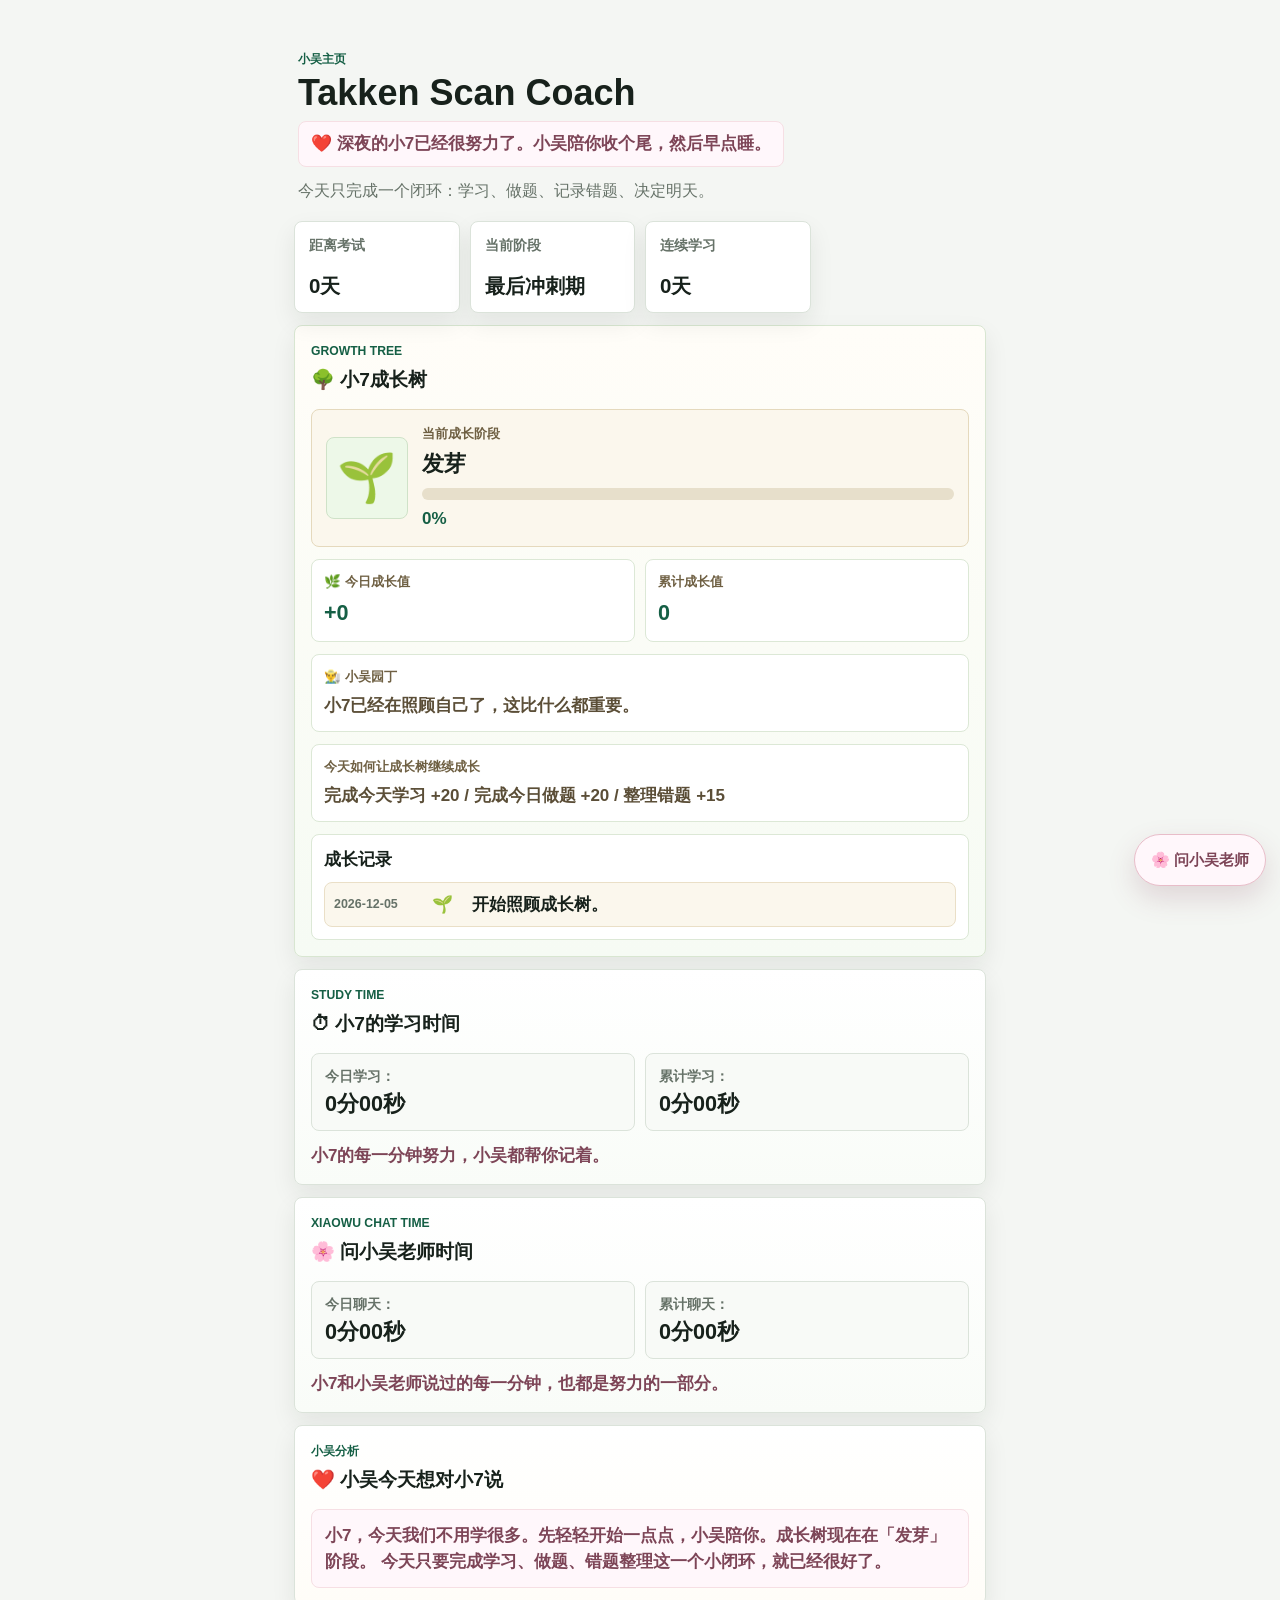
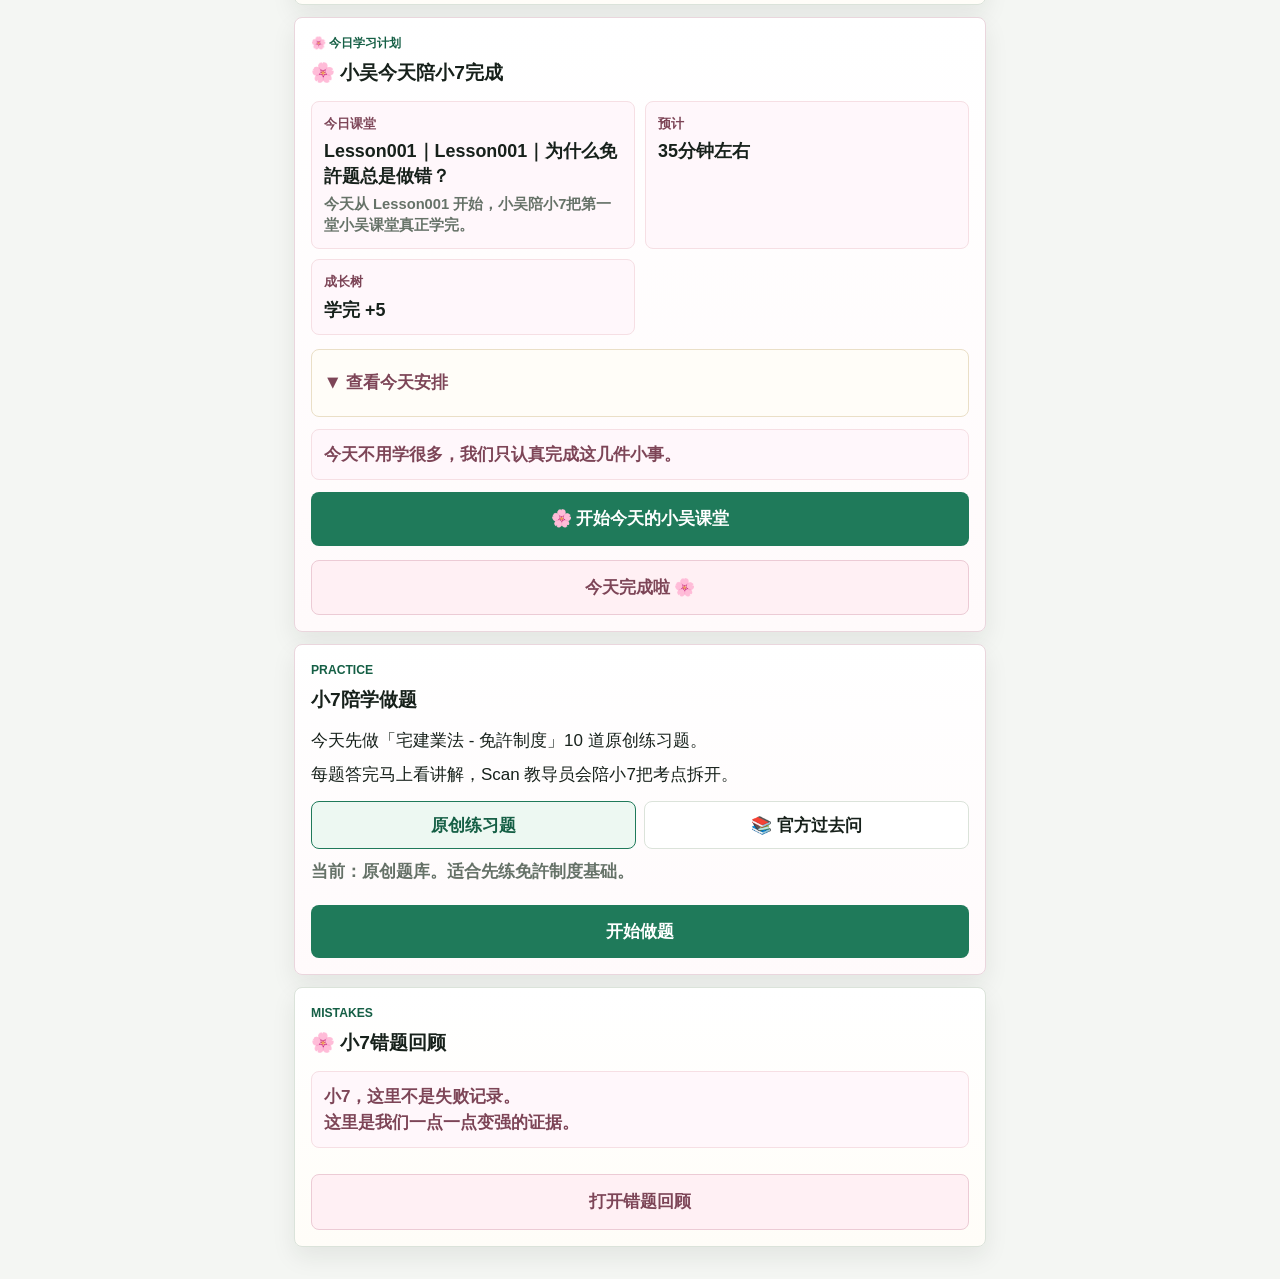
==== web/index.html @ cb447ec9 "liaotianjisuanqi02" ====
<!doctype html>
<html lang="zh-CN">
  <head>
    <meta charset="utf-8">
    <meta name="viewport" content="width=device-width, initial-scale=1">
    <title>Takken Scan Coach</title>
    <meta name="theme-color" content="#4f7f63">
    <meta name="apple-mobile-web-app-title" content="小吴宅建">
    <meta name="apple-mobile-web-app-capable" content="yes">
    <meta name="apple-mobile-web-app-status-bar-style" content="default">
    <link rel="apple-touch-icon" sizes="180x180" href="icons/apple-touch-icon.png">
    <link rel="icon" type="image/png" sizes="192x192" href="icons/icon-192.png">
    <link rel="manifest" href="site.webmanifest">
    <link rel="stylesheet" href="style.css">
  </head>
  <body>
    <main class="app-shell">
      <header class="hero">
        <p class="eyebrow">小吴主页</p>
        <h1>Takken Scan Coach</h1>
        <p class="companion-message" id="companionMessage"></p>
        <p class="subtitle">今天只完成一个闭环：学习、做题、记录错题、决定明天。</p>
      </header>

      <section class="status-grid" aria-label="今日状态">
        <article class="stat-card">
          <span>距离考试</span>
          <strong id="daysUntilExamStat">计算中</strong>
        </article>
        <article class="stat-card">
          <span>当前阶段</span>
          <strong id="studyPhaseStat">基础建立期</strong>
        </article>
        <article class="stat-card">
          <span>连续学习</span>
          <strong id="studyStreakStat">0天</strong>
        </article>
      </section>

      <section class="card growth-tree-card">
        <div class="section-heading">
          <p class="eyebrow">Growth Tree</p>
          <h2>🌳 小7成长树</h2>
        </div>
        <div class="tree-main">
          <div class="tree-visual" id="treeVisual">🌱</div>
          <div class="tree-stage-info">
            <span>当前成长阶段</span>
            <strong id="treeStageName">发芽</strong>
            <div class="tree-progress">
              <span id="treeProgressBar"></span>
            </div>
            <p id="treePercent">0%</p>
          </div>
        </div>
        <div class="tree-growth-grid">
          <article>
            <span>🌿 今日成长值</span>
            <strong id="treeTodayGrowth">+0</strong>
          </article>
          <article>
            <span>累计成长值</span>
            <strong id="treeTotalGrowth">0</strong>
          </article>
        </div>
        <div class="gardener-note">
          <span>👨‍🌾 小吴园丁</span>
          <p id="treeGardenerMessage"></p>
        </div>
        <div class="tree-next">
          <span>今天如何让成长树继续成长</span>
          <p id="treeNextSteps"></p>
        </div>
        <div class="tree-history">
          <h3>成长记录</h3>
          <div id="treeHistoryList"></div>
        </div>
      </section>

      <section class="card study-time-card" aria-label="小7的学习时间">
        <div class="section-heading">
          <p class="eyebrow">Study Time</p>
          <h2>⏱ 小7的学习时间</h2>
        </div>
        <div class="study-time-grid">
          <div>
            <span>今日学习：</span>
            <strong id="todayStudyTime">0分00秒</strong>
          </div>
          <div>
            <span>累计学习：</span>
            <strong id="totalStudyTime">0分00秒</strong>
          </div>
        </div>
        <p class="study-time-note">小7的每一分钟努力，小吴都帮你记着。</p>
      </section>

      <section class="card study-time-card" aria-label="问小吴老师时间">
        <div class="section-heading">
          <p class="eyebrow">XiaoWu Chat Time</p>
          <h2>🌸 问小吴老师时间</h2>
        </div>
        <div class="study-time-grid">
          <div>
            <span>今日聊天：</span>
            <strong id="todayXiaoWuChatTime">0分00秒</strong>
          </div>
          <div>
            <span>累计聊天：</span>
            <strong id="totalXiaoWuChatTime">0分00秒</strong>
          </div>
        </div>
        <p class="study-time-note">小7和小吴老师说过的每一分钟，也都是努力的一部分。</p>
      </section>

      <section class="card daily-analysis-card">
        <div class="section-heading">
          <p class="eyebrow">小吴分析</p>
          <h2>❤️ 小吴今天想对小7说</h2>
        </div>
        <p class="daily-analysis" id="dailyAnalysisText"></p>
      </section>

      <section class="card today-task brain-card" id="brainCard">
        <div class="section-heading">
          <p class="eyebrow">🌸 今日学习计划</p>
          <h2>🌸 小吴今天陪小7完成</h2>
        </div>

        <div class="brain-summary">
          <div>
            <span>今日课堂</span>
            <strong id="brainGoal">Lesson001｜免許・欠格事由・営業保証金・保証協会</strong>
            <p class="lesson-progress-note" id="lessonProgressNote">小吴正在确认今天的课堂进度...</p>
          </div>
          <div>
            <span>预计</span>
            <strong id="brainTime">35分钟左右</strong>
          </div>
          <div>
            <span>成长树</span>
            <strong id="brainTreeReward">学完 +5</strong>
          </div>
        </div>

        <details class="brain-plan-details">
          <summary>▼ 查看今天安排</summary>
          <div class="brain-block">
            <h3>今日任务清单</h3>
            <div class="brain-task-list" id="brainTaskList"></div>
          </div>

          <div class="brain-two-col">
            <div class="brain-note">
              <span>今天不用学什么</span>
              <p id="brainSkip"></p>
            </div>
            <div class="brain-note">
              <span>今天先学什么</span>
              <p id="brainFirstFocus"></p>
            </div>
          </div>

          <div class="brain-reason">
            <span>小吴为什么这样安排</span>
            <p id="brainReason"></p>
          </div>
        </details>

        <p class="brain-gentle hidden" id="brainGentleReminder"></p>
        <p class="brain-complete-message hidden" id="brainCompleteMessage"></p>
        <button class="primary-button" id="startStudyButton" type="button">🌸 开始今天的小吴课堂</button>
        <button class="secondary-button" id="completeTodayButton" type="button">今天完成啦 🌸</button>
      </section>

      <section class="card course-card hidden" id="courseCard">
        <div class="section-heading">
          <p class="eyebrow">Today Lesson</p>
          <h2>🌸 今天的小吴课堂</h2>
        </div>

        <div class="course-cover">
          <div>
            <span id="courseLessonLabel">Lesson001</span>
            <strong id="courseTitle">免許制度</strong>
            <p id="courseMeta">宅建業法 / 预计35分钟 / 小吴课堂</p>
          </div>
          <div class="course-progress-badge" id="courseProgressBadge">0%</div>
        </div>

        <div class="course-actions">
          <button class="primary-button" id="courseStartButton" type="button">进入 Lesson001 小吴课堂</button>
          <button class="secondary-button hidden" id="courseCompleteButton" type="button">完成这一课 🌿</button>
        </div>
      </section>

      <section class="card learning-map-card hidden">
        <div class="section-heading">
          <p class="eyebrow">Learning Map</p>
          <h2>🌸 小7的学习地图</h2>
        </div>
        <div class="map-legend">
          <span>⬜ 未学习</span>
          <span>🟨 学习中</span>
          <span>🟩 已掌握</span>
          <span>⭐ 高频重点</span>
        </div>
        <div class="learning-map" id="learningMap"></div>
      </section>

      <section class="card growth-record-card hidden">
        <div class="section-heading">
          <p class="eyebrow">Growth</p>
          <h2>📈 小7成长记录</h2>
        </div>
        <div class="growth-grid">
          <article>
            <span>累计学习时间</span>
            <strong id="growthTotalStudy">0分00秒</strong>
          </article>
          <article>
            <span>累计做题数</span>
            <strong id="growthTotalAnswers">0</strong>
          </article>
          <article>
            <span>累计正确率</span>
            <strong id="growthAccuracy">0%</strong>
          </article>
          <article>
            <span>累计错题数</span>
            <strong id="growthMistakes">0</strong>
          </article>
          <article>
            <span>连续学习天数</span>
            <strong id="growthStreak">0天</strong>
          </article>
          <article>
            <span>累计完成任务数</span>
            <strong id="growthCompletedTasks">0</strong>
          </article>
        </div>
      </section>

      <section class="card xiaowu-message-card hidden">
        <div class="section-heading">
          <p class="eyebrow">Message</p>
          <h2>🌸 小吴每日一句</h2>
        </div>
        <p class="daily-line" id="dailyLineText"></p>
        <h3>🌷 小吴鼓励</h3>
        <p class="encouragement-line" id="encouragementText"></p>
      </section>

      <section class="card advice hidden">
        <div class="section-heading">
          <p class="eyebrow">小吴 Coach</p>
          <h2>🌸 小吴建议</h2>
        </div>
        <p>今天不要贪多，只拿下“免許制度”。</p>
        <p>宅建業法是短期提分最高的科目，免許制度是入口主题。</p>
      </section>

      <section class="card hidden">
        <div class="section-heading">
          <p class="eyebrow">Progress</p>
          <h2>四大科目掌握度</h2>
        </div>
        <div class="progress-list">
          <div class="progress-row">
            <div>
              <span>宅建業法</span>
              <strong>10%</strong>
            </div>
            <div class="bar"><span style="width: 10%"></span></div>
          </div>
          <div class="progress-row">
            <div>
              <span>権利関係</span>
              <strong>0%</strong>
            </div>
            <div class="bar"><span style="width: 0%"></span></div>
          </div>
          <div class="progress-row">
            <div>
              <span>法令上の制限</span>
              <strong>0%</strong>
            </div>
            <div class="bar"><span style="width: 0%"></span></div>
          </div>
          <div class="progress-row">
            <div>
              <span>税・その他</span>
              <strong>0%</strong>
            </div>
            <div class="bar"><span style="width: 0%"></span></div>
          </div>
        </div>
      </section>

      <section class="card review-card hidden">
        <div class="section-heading">
          <p class="eyebrow">Review</p>
          <h2>今日复盘</h2>
        </div>
        <form>
          <label>
            学习时间
            <input type="number" inputmode="numeric" min="0" placeholder="例如 75">
          </label>
          <label>
            做题数量
            <input id="totalQuestions" type="number" inputmode="numeric" min="0" placeholder="例如 15">
          </label>
          <label>
            正确题数
            <input id="correctQuestions" type="number" inputmode="numeric" min="0" placeholder="例如 10">
          </label>
          <label>
            错题原因
            <textarea rows="3" placeholder="例如：大臣免許和知事免許的判断标准混淆"></textarea>
          </label>
        </form>
        <div class="score-box" id="scoreBox">填写做题数量和正确题数后，这里会显示今日判断。</div>
      </section>

      <section class="card tomorrow hidden">
        <div class="section-heading">
          <p class="eyebrow">Next</p>
          <h2>明日计划预告</h2>
        </div>
        <p>如果正确率 70% 以上，进入“宅建士制度”。</p>
        <p>如果低于 70%，继续补“免許制度”。</p>
      </section>

      <section class="card quiz-card" id="quizCard">
        <div class="section-heading">
          <p class="eyebrow">Practice</p>
          <h2>小7陪学做题</h2>
        </div>

        <div id="quizIntro" class="quiz-intro">
          <p>今天先做「宅建業法 - 免許制度」10 道原创练习题。</p>
          <p>每题答完马上看讲解，Scan 教导员会陪小7把考点拆开。</p>
          <div class="source-picker" role="group" aria-label="选择题库来源">
            <button class="source-button active" id="originalSourceButton" type="button">原创练习题</button>
            <button class="source-button" id="pastSourceButton" type="button">📚 官方过去问</button>
          </div>
          <p class="source-help" id="sourceHelp">当前：原创题库。适合先练免許制度基础。</p>
          <button class="primary-button" id="startQuizButton" type="button">开始做题</button>
        </div>

        <div id="quizPanel" class="quiz-panel hidden">
          <div class="quiz-meta">
            <span id="questionCounter">第 1 / 10 题</span>
            <span id="questionTopic">宅建業法 - 免許制度</span>
            <span id="questionSource">原创题</span>
            <span id="lawBadge" class="law-badge hidden">current</span>
          </div>
          <div class="law-alert hidden" id="lawAlert"></div>

          <h3 id="questionText"></h3>
          <p class="official-note hidden" id="officialNote"></p>
          <a class="official-link hidden" id="officialLink" href="#" target="_blank" rel="noopener">查看 RETIO 官方PDF 来源</a>
          <div class="options-grid" id="optionsGrid"></div>

          <button class="primary-button" id="submitAnswerButton" type="button" disabled>提交答案</button>

          <article class="explanation-note hidden" id="explanationBox">
            <p class="result-label" id="resultLabel"></p>
            <h3>👨‍🏫 Scan教导员正在给小7讲解</h3>
            <p class="coach-line" id="coachLine"></p>
            <p><strong>正确答案：</strong><span id="correctAnswerText"></span></p>
            <p><strong>正确理由：</strong><span id="correctReasonText"></span></p>
            <div>
              <strong>为什么其他选项错：</strong>
              <ul id="wrongReasonsList"></ul>
            </div>
            <p><strong>考试重点：</strong><span id="examPointText"></span></p>
            <p><strong>记忆口诀：</strong><span id="memoryTipText"></span></p>
            <div class="scan-reminder">
              <p>━━━━━━━━━━━━</p>
              <p>🌸 Scan教导员的小提醒：<br>今天不用一次记住全部。<br>只要记住这一题，下次遇见就会轻松很多。</p>
              <p>━━━━━━━━━━━━</p>
            </div>
            <button class="secondary-button" id="nextQuestionButton" type="button">下一题</button>
          </article>
        </div>

        <div id="quizSummary" class="quiz-summary hidden">
          <p class="eyebrow">Result</p>
          <h2>今日做题完成</h2>
          <div class="summary-score">
            <strong id="finalScore">0 / 10</strong>
            <span id="finalRate">正确率 0%</span>
          </div>
          <p id="todayAdvice"></p>
          <p class="soft-summary">今天辛苦了，小7 ❤️<br>无论今天做对多少题，只要坚持学习，就是在向合格前进。<br>Scan 教导员已经帮你记录今天的努力。<br>明天继续一起加油。</p>
          <button class="secondary-button" id="restartQuizButton" type="button">再做一遍</button>
        </div>
      </section>

      <section class="card mistakes-card" id="mistakesCard">
        <div class="section-heading">
          <p class="eyebrow">Mistakes</p>
          <h2>🌸 小7错题回顾</h2>
        </div>

        <p class="mistake-note">小7，这里不是失败记录。<br>这里是我们一点一点变强的证据。</p>

        <button class="secondary-button" id="toggleMistakesButton" type="button">打开错题回顾</button>

        <div class="mistakes-panel hidden" id="mistakesPanel">
          <div class="mistake-stats" aria-label="错题统计">
            <article>
              <span>累计做题数</span>
              <strong id="totalAnsweredStat">0</strong>
            </article>
            <article>
              <span>累计错题数</span>
              <strong id="totalMistakesStat">0</strong>
            </article>
            <article>
              <span>待复习</span>
              <strong id="reviewMistakesStat">0</strong>
            </article>
            <article>
              <span>已掌握</span>
              <strong id="masteredMistakesStat">0</strong>
            </article>
          </div>

          <div class="empty-mistakes hidden" id="emptyMistakes">
            现在还没有错题记录。<br>
            今天先做几题，Scan教导员会帮小7把容易错的地方记下来。
          </div>

          <div class="mistake-section" id="reviewMistakesSection">
            <h3>还要复习</h3>
            <div class="mistake-list" id="reviewMistakesList"></div>
          </div>

          <div class="mistake-section" id="masteredMistakesSection">
            <h3>已掌握</h3>
            <div class="mistake-list" id="masteredMistakesList"></div>
          </div>
        </div>
      </section>
    </main>

    <script src="questions.js"></script>
    <script src="pastQuestions.js"></script>
    <script src="course/course-index.js"></script>
    <script src="course/course-engine.js"></script>
    <script src="brain.js"></script>
    <script src="app.js"></script>
    <script src="xiaowu-chat.js?v=20260703-chat-time"></script>
  </body>
</html>
---- web/style.css ----
:root {
  color-scheme: light;
  --bg: #f4f6f3;
  --surface: #ffffff;
  --surface-strong: #f0f5ef;
  --note: #fff8f2;
  --text: #17211b;
  --muted: #667268;
  --line: #dbe3da;
  --accent: #1f7a5a;
  --accent-dark: #155f45;
  --soft-accent: #f6dfe4;
  --right: #1f7a5a;
  --wrong: #c84646;
  --warn: #9b5d16;
  --shadow: 0 10px 24px rgba(23, 33, 27, 0.08);
}

* {
  box-sizing: border-box;
}

body {
  margin: 0;
  min-height: 100vh;
  background: var(--bg);
  color: var(--text);
  font-family: -apple-system, BlinkMacSystemFont, "Segoe UI", sans-serif;
  font-size: 17px;
  line-height: 1.5;
}

.app-shell {
  width: min(100%, 720px);
  margin: 0 auto;
  padding: 18px 14px 32px;
}

.hero {
  padding: 22px 4px 18px;
}

.eyebrow {
  margin: 0 0 6px;
  color: var(--accent-dark);
  font-size: 0.76rem;
  font-weight: 800;
  letter-spacing: 0;
  text-transform: uppercase;
}

h1,
h2,
p {
  margin-top: 0;
}

h1 {
  margin-bottom: 8px;
  font-size: 2.25rem;
  line-height: 1.08;
  letter-spacing: 0;
}

h2 {
  margin-bottom: 0;
  font-size: 1.2rem;
  letter-spacing: 0;
}

.subtitle {
  margin-bottom: 0;
  color: var(--muted);
  font-size: 1rem;
}

.companion-message {
  display: inline-block;
  margin-bottom: 12px;
  padding: 9px 12px;
  background: #fff7fb;
  border: 1px solid var(--soft-accent);
  border-radius: 8px;
  color: #7d4557;
  font-weight: 750;
}

.status-grid {
  display: grid;
  grid-template-columns: repeat(2, minmax(0, 1fr));
  gap: 10px;
  margin-bottom: 12px;
}

.stat-card,
.card {
  background: var(--surface);
  border: 1px solid var(--line);
  border-radius: 8px;
  box-shadow: var(--shadow);
}

.stat-card {
  min-height: 92px;
  padding: 14px;
  display: flex;
  flex-direction: column;
  justify-content: space-between;
}

.stat-card span,
.progress-row span {
  color: var(--muted);
  font-size: 0.86rem;
  font-weight: 650;
}

.stat-card strong {
  display: block;
  font-size: 1.28rem;
  line-height: 1.15;
}

.card {
  margin-top: 12px;
  padding: 16px;
}

.section-heading {
  margin-bottom: 14px;
}

.focus-line {
  display: flex;
  align-items: baseline;
  justify-content: space-between;
  gap: 12px;
  padding: 12px;
  background: var(--surface-strong);
  border-radius: 8px;
}

.focus-line span {
  color: var(--muted);
  font-weight: 700;
}

.focus-line strong {
  font-size: 1.45rem;
}

.task-list {
  display: grid;
  gap: 8px;
  margin: 14px 0 0;
  padding: 0;
  list-style: none;
}

.task-list li {
  padding: 10px 12px;
  background: #f8faf7;
  border: 1px solid var(--line);
  border-radius: 8px;
  font-weight: 700;
}

.brain-card {
  background: linear-gradient(180deg, #ffffff 0%, #fffafb 100%);
  border-color: #ead6dd;
}

.brain-summary {
  display: grid;
  gap: 10px;
}

.brain-summary > div,
.brain-note,
.brain-reason,
.brain-gentle,
.brain-complete-message {
  padding: 12px;
  background: #fff7fb;
  border: 1px solid var(--soft-accent);
  border-radius: 8px;
}

.brain-summary span,
.brain-note span,
.brain-reason span {
  display: block;
  margin-bottom: 5px;
  color: #7d4557;
  font-size: 0.84rem;
  font-weight: 900;
}

.brain-summary strong {
  display: block;
  font-size: 1.12rem;
  line-height: 1.35;
}

.brain-block {
  margin-top: 14px;
}

.brain-plan-details {
  margin-top: 14px;
  padding: 12px;
  background: #fffdf8;
  border: 1px solid #eadfc7;
  border-radius: 8px;
}

.brain-plan-details summary {
  min-height: 42px;
  display: grid;
  align-items: center;
  color: #7d4557;
  font-weight: 950;
  cursor: pointer;
}

.lesson-progress-note {
  margin: 6px 0 0;
  color: var(--muted);
  font-size: 0.92rem;
  font-weight: 760;
  line-height: 1.45;
}

.brain-block h3 {
  margin: 0 0 10px;
  font-size: 1.05rem;
}

.brain-task-list {
  display: grid;
  gap: 9px;
}

.brain-task {
  width: 100%;
  min-height: 50px;
  padding: 11px 12px;
  background: #ffffff;
  border: 1px solid var(--line);
  border-radius: 8px;
  color: var(--text);
  font: inherit;
  font-weight: 800;
  text-align: left;
  cursor: pointer;
}

.brain-task span {
  display: inline-flex;
  align-items: center;
  justify-content: center;
  width: 28px;
  margin-right: 8px;
  color: var(--accent-dark);
  font-weight: 950;
}

.brain-task.done {
  background: #edf8f2;
  border-color: #b9dfc8;
  color: var(--accent-dark);
}

.brain-two-col {
  display: grid;
  gap: 10px;
  margin-top: 14px;
}

.brain-note p,
.brain-reason p,
.brain-gentle,
.brain-complete-message {
  margin-bottom: 0;
  font-weight: 760;
}

.brain-reason {
  margin-top: 10px;
  background: #fffaf5;
  border-color: #efd5c2;
}

.brain-gentle,
.brain-complete-message {
  margin-top: 12px;
  color: #7d4557;
  font-weight: 850;
}

.brain-complete-message {
  background: #f5faf7;
  border-color: #cfe2d6;
  color: var(--accent-dark);
}

.daily-analysis-card,
.learning-map-card,
.growth-record-card,
.xiaowu-message-card,
.course-card {
  background: linear-gradient(180deg, #ffffff 0%, #fffdf8 100%);
}

.course-card {
  border-color: #e3dac4;
}

.course-cover {
  display: grid;
  grid-template-columns: 1fr 64px;
  gap: 12px;
  align-items: center;
  padding: 14px;
  background: #fbf7ed;
  border: 1px solid #eadfc7;
  border-radius: 8px;
}

.course-cover span,
.course-story span,
.course-practice span,
.course-summary span,
.course-panel span {
  display: block;
  color: #6f6043;
  font-size: 0.84rem;
  font-weight: 900;
}

.course-cover strong {
  display: block;
  margin: 4px 0;
  font-size: 1.35rem;
  line-height: 1.2;
}

.course-cover p {
  margin-bottom: 0;
  color: var(--muted);
  font-size: 0.9rem;
  font-weight: 760;
}

.course-progress-badge {
  display: grid;
  place-items: center;
  min-height: 58px;
  background: #edf8e8;
  border: 1px solid #cfe2c8;
  border-radius: 8px;
  color: var(--accent-dark);
  font-weight: 950;
}

.course-progress {
  height: 10px;
  margin-top: 10px;
  overflow: hidden;
  background: #e7dfcb;
  border-radius: 999px;
}

.course-progress span {
  display: block;
  height: 100%;
  background: #6da66d;
  border-radius: inherit;
}

.reading-progress-card {
  display: grid;
  gap: 8px;
  margin-top: 12px;
  padding: 12px;
  background: #f7fbf2;
  border: 1px solid #d6e7c9;
  border-radius: 8px;
}

.reading-progress-card div:first-child {
  display: flex;
  justify-content: space-between;
  gap: 10px;
  align-items: center;
}

.reading-progress-card span,
.reading-progress-card strong {
  color: var(--accent-dark);
  font-size: 0.9rem;
  font-weight: 900;
}

.reading-progress-card p {
  margin: 0;
  color: #59704f;
  font-weight: 900;
  text-align: right;
}

.reading-progress-track {
  display: grid;
  grid-template-columns: repeat(10, 1fr);
  gap: 4px;
}

.reading-progress-track span {
  height: 10px;
  background: #e2eadb;
  border-radius: 999px;
}

.reading-progress-track span.filled {
  background: #70a96f;
}

.course-actions {
  display: grid;
  gap: 10px;
  margin-top: 12px;
}

.back-link,
.link-button {
  display: inline-grid;
  place-items: center;
  min-height: 44px;
  text-decoration: none;
}

.back-link {
  width: fit-content;
  margin-top: 14px;
  padding: 0 14px;
  background: rgba(255, 253, 247, 0.94);
  border: 1px solid rgba(124, 96, 55, 0.18);
  border-radius: 999px;
  color: #5b4426;
  font-weight: 900;
}

.lesson-hero .back-link {
  margin: 0;
}

.lesson-top-actions {
  display: flex;
  flex-wrap: wrap;
  gap: 8px;
  margin-bottom: 14px;
}

.catalog-toggle {
  font: inherit;
  cursor: pointer;
}

.lesson-hero-meta {
  display: flex;
  flex-wrap: wrap;
  gap: 8px;
  margin-top: 14px;
}

.lesson-hero-meta span {
  padding: 7px 10px;
  background: rgba(255, 253, 247, 0.94);
  border: 1px solid rgba(124, 96, 55, 0.18);
  border-radius: 999px;
  color: #5b4426;
  font-size: 0.88rem;
  font-weight: 900;
}

.course-catalog-panel {
  margin-top: 14px;
  padding: 12px;
  background: rgba(255, 253, 247, 0.96);
  border: 1px solid rgba(124, 96, 55, 0.18);
  border-radius: 8px;
}

.course-catalog-heading {
  display: grid;
  gap: 4px;
}

.course-catalog-heading strong {
  color: #4a3924;
  font-size: 1rem;
}

.course-catalog-heading span {
  color: #6d604d;
  font-size: 0.9rem;
  font-weight: 760;
}

.course-catalog-list,
.course-list {
  display: grid;
  gap: 8px;
  max-height: 260px;
  margin-top: 12px;
  overflow: auto;
  padding: 8px;
  background: #fbfcfb;
  border: 1px solid var(--line);
  border-radius: 8px;
}

.course-catalog-item {
  display: grid;
  gap: 4px;
  padding: 11px;
  background: #ffffff;
  border: 1px solid #eadfc7;
  border-radius: 8px;
  color: #4f4738;
  font-size: 0.94rem;
  font-weight: 900;
  line-height: 1.45;
  text-decoration: none;
}

.course-catalog-item.available {
  background: #f5faf0;
  border-color: #cfe3c5;
}

.course-catalog-item.current {
  box-shadow: inset 4px 0 0 #78a96f;
}

.course-catalog-item.locked {
  color: #887a66;
}

.course-catalog-item em {
  color: #8b7861;
  font-size: 0.82rem;
  font-style: normal;
  font-weight: 800;
}

button:empty,
a:empty {
  display: none;
}

.course-list-item {
  display: grid;
  grid-template-columns: 34px 1fr auto;
  gap: 8px;
  align-items: center;
  min-height: 42px;
  padding: 8px 10px;
  background: #ffffff;
  border: 1px solid var(--line);
  border-radius: 8px;
  color: var(--text);
  font: inherit;
  text-align: left;
}

.course-list-item span,
.course-list-item em {
  color: var(--muted);
  font-size: 0.78rem;
  font-style: normal;
  font-weight: 850;
}

.course-list-item strong {
  font-size: 0.92rem;
}

.course-list-item.active {
  background: #edf8f2;
  border-color: #b9dfc8;
}

.course-list-item.completed strong {
  color: var(--accent-dark);
}

.course-lesson {
  margin-top: 14px;
}

.course-story,
.course-practice,
.course-summary,
.course-sentence,
.course-panel,
.course-reward {
  padding: 12px;
  background: #ffffff;
  border: 1px solid #e5dcc8;
  border-radius: 8px;
}

.course-story p,
.knowledge-point p {
  margin-bottom: 8px;
  color: #4f4738;
  font-weight: 720;
}

.course-story p:last-child,
.course-practice p,
.course-summary p,
.course-panel p,
.course-reward {
  margin-bottom: 0;
}

.course-panel {
  margin-top: 12px;
}

.course-panel p {
  color: #4f4738;
  font-weight: 720;
}

.knowledge-point {
  margin-bottom: 10px;
  padding: 12px;
  background: #ffffff;
  border: 1px solid #e5dcc8;
  border-radius: 8px;
}

.knowledge-point-header {
  display: flex;
  justify-content: space-between;
  gap: 10px;
  align-items: center;
  margin-bottom: 8px;
}

.knowledge-point-header span {
  color: #6f6043;
  font-size: 0.82rem;
  font-weight: 900;
}

.lesson-subsection {
  padding: 10px 0;
  border-top: 1px dashed #eadfc7;
}

.lesson-subsection:first-of-type {
  border-top: 0;
  padding-top: 2px;
}

.lesson-subsection h4 {
  margin-bottom: 6px;
  color: #2f5f45;
  font-size: 0.95rem;
  line-height: 1.45;
}

.lesson-subsection p {
  line-height: 1.75;
}

.favorite-button {
  min-height: 34px;
  padding: 6px 10px;
  background: #fff9ef;
  border: 1px solid #eadfc7;
  border-radius: 999px;
  color: #7a6040;
  font: inherit;
  font-size: 0.82rem;
  font-weight: 900;
}

.favorite-button.active {
  background: #fff3c8;
  border-color: #e5c667;
  color: #73520f;
}

.lesson-note {
  display: grid;
  gap: 6px;
  margin-top: 10px;
}

.lesson-note span {
  color: #6f6043;
  font-size: 0.82rem;
  font-weight: 900;
}

.lesson-note textarea {
  width: 100%;
  min-height: 86px;
  resize: vertical;
  padding: 10px;
  background: #fffdf7;
  border: 1px solid #eadfc7;
  border-radius: 8px;
  color: var(--text);
  font: inherit;
  line-height: 1.55;
}

.lesson-pause-card,
.lesson-mood-card,
.chapter-checkpoint,
.lesson-finish-panel {
  margin: 12px 0;
  padding: 13px;
  background: #fff8fb;
  border: 1px solid #f1cedc;
  border-radius: 8px;
}

.lesson-pause-card h3 {
  margin-bottom: 8px;
  color: #7d4557;
  font-size: 1rem;
}

.lesson-pause-card p,
.lesson-mood-card,
.chapter-checkpoint p,
.lesson-finish-panel p {
  color: #4f4738;
  font-weight: 740;
}

.lesson-collapsible {
  display: grid;
  gap: 8px;
  margin-top: 10px;
  padding: 10px;
  background: #ffffff;
  border: 1px dashed #e7bdce;
  border-radius: 8px;
}

.lesson-collapsible strong {
  color: #7d4557;
  font-size: 0.9rem;
}

.lesson-collapsible button {
  min-height: 42px;
  background: #7fb27c;
  border: 0;
  border-radius: 8px;
  color: #ffffff;
  font: inherit;
  font-weight: 900;
}

.lesson-collapsible-body {
  display: grid;
  gap: 8px;
}

.lesson-collapsible-body p {
  margin: 0;
  color: #4f4738;
  font-weight: 740;
}

.lesson-mood-card {
  background: #f6fbf1;
  border-color: #d6e7c9;
  color: #4e6c45;
}

.chapter-checkpoint {
  display: grid;
  gap: 10px;
  background: #f7fbf2;
  border-color: #d6e7c9;
}

.chapter-checkpoint span {
  font-size: 1.4rem;
}

.chapter-checkpoint.completed {
  background: #eef8ed;
  border-color: #bddfba;
}

.next-lesson-preview {
  display: grid;
  gap: 8px;
  margin-top: 12px;
  padding: 12px;
  background: #fffdf8;
  border: 1px solid #eadfc7;
  border-radius: 8px;
}

.next-lesson-preview span {
  color: #6f6043;
  font-size: 0.84rem;
  font-weight: 900;
}

.next-lesson-preview strong {
  color: var(--text);
  font-size: 1.05rem;
}

.next-lesson-preview p {
  margin: 0;
  color: var(--muted);
  font-weight: 760;
}

.course-sentence {
  margin-top: 12px;
  background: #f5faf0;
  border-color: #d7e8cb;
}

.course-sentence span {
  display: block;
  color: var(--accent-dark);
  font-size: 0.84rem;
  font-weight: 900;
}

.course-sentence strong {
  display: block;
  margin-top: 5px;
  font-size: 1.15rem;
}

.course-keywords {
  display: flex;
  flex-wrap: wrap;
  gap: 8px;
  margin-top: 12px;
}

.course-keywords span {
  padding: 6px 9px;
  background: #fff7fb;
  border: 1px solid var(--soft-accent);
  border-radius: 999px;
  color: #7d4557;
  font-size: 0.86rem;
  font-weight: 850;
}

.memory-card-list {
  display: grid;
  gap: 8px;
  margin-top: 10px;
}

.memory-carousel {
  display: grid;
  gap: 10px;
}

.memory-card-slide {
  display: grid;
  gap: 8px;
  min-height: 190px;
  align-content: center;
  padding: 16px;
  background: #fbf7ed;
  border: 1px solid #eadfc7;
  border-radius: 8px;
  text-align: center;
}

.memory-card-slide span,
.memory-card-stats {
  color: var(--muted);
  font-size: 0.86rem;
  font-weight: 900;
}

.memory-card-slide strong,
.memory-card-slide em {
  display: block;
  font-style: normal;
  font-weight: 900;
}

.memory-card-slide strong {
  font-size: 1.3rem;
}

.memory-card-slide em {
  color: var(--accent-dark);
  font-size: 1.1rem;
}

.memory-card-slide p {
  margin: 0;
  color: #6f6043;
  font-weight: 760;
}

.memory-card-controls {
  display: grid;
  grid-template-columns: repeat(2, 1fr);
  gap: 8px;
}

.memory-card-controls button {
  min-height: 44px;
}

.memory-card-row span {
  color: var(--accent-dark);
}

.course-practice,
.course-summary,
.course-reward {
  margin-top: 12px;
}

.course-practice p,
.course-summary p,
.course-reward {
  color: #4f4738;
  font-weight: 740;
}

.lesson-finish-panel {
  display: grid;
  gap: 10px;
  margin-top: 12px;
  background: #f7fbf2;
  border-color: #cfe4c4;
}

.lesson-finish-panel span {
  color: var(--accent-dark);
  font-size: 1.05rem;
  font-weight: 950;
}

.lesson-focus {
  padding: 13px;
  background: #fbf7ed;
  border: 1px solid #eadfc7;
  border-radius: 8px;
}

.lesson-focus span,
.lesson-tip span {
  display: block;
  color: #6f6043;
  font-size: 0.84rem;
  font-weight: 900;
}

.lesson-focus strong {
  display: block;
  margin: 5px 0 8px;
  font-size: 1.12rem;
}

.lesson-focus p,
.lesson-tip p {
  margin-bottom: 0;
  color: #4f4738;
  font-weight: 740;
}

.lesson-grid {
  display: grid;
  gap: 10px;
  margin-top: 12px;
}

.lesson-grid article,
.lesson-tip {
  padding: 12px;
  background: #ffffff;
  border: 1px solid #e5dcc8;
  border-radius: 8px;
}

.lesson-grid h3 {
  margin: 0 0 8px;
  font-size: 1.02rem;
}

.lesson-grid ul {
  display: grid;
  gap: 7px;
  margin: 0;
  padding-left: 20px;
}

.lesson-grid li {
  font-weight: 720;
}

.lesson-tip {
  margin: 12px 0;
  background: #f5faf0;
  border-color: #d7e8cb;
}

.growth-tree-card {
  background: linear-gradient(180deg, #fffdf8 0%, #f6fbf4 100%);
  border-color: #d8e6d1;
}

.daily-analysis,
.daily-line,
.encouragement-line {
  margin-bottom: 0;
  padding: 13px;
  background: #fff7fb;
  border: 1px solid var(--soft-accent);
  border-radius: 8px;
  color: #7d4557;
  font-weight: 820;
}

.xiaowu-message-card h3 {
  margin: 14px 0 8px;
  font-size: 1.05rem;
}

.map-legend {
  display: flex;
  flex-wrap: wrap;
  gap: 7px;
  margin-bottom: 12px;
}

.map-legend span {
  padding: 5px 8px;
  background: #f8faf7;
  border: 1px solid var(--line);
  border-radius: 999px;
  color: var(--muted);
  font-size: 0.78rem;
  font-weight: 850;
}

.learning-map,
.map-topic-list {
  display: grid;
  gap: 10px;
}

.map-section {
  padding: 12px;
  background: #fffaf5;
  border: 1px solid #efd5c2;
  border-radius: 8px;
}

.map-section h3 {
  margin: 0 0 10px;
  font-size: 1.05rem;
}

.map-topic {
  display: flex;
  align-items: center;
  gap: 8px;
  min-height: 38px;
  padding: 8px 10px;
  background: #ffffff;
  border: 1px solid var(--line);
  border-radius: 8px;
}

.map-topic strong {
  flex: 1;
  font-size: 0.95rem;
}

.map-topic em {
  font-style: normal;
}

.map-topic.learning {
  background: #fff8ec;
  border-color: #efd9b6;
}

.map-topic.mastered {
  background: #edf8f2;
  border-color: #b9dfc8;
}

.growth-grid {
  display: grid;
  grid-template-columns: repeat(2, minmax(0, 1fr));
  gap: 10px;
}

.growth-grid article {
  padding: 12px;
  background: #f8faf7;
  border: 1px solid var(--line);
  border-radius: 8px;
}

.growth-grid span {
  display: block;
  color: var(--muted);
  font-size: 0.78rem;
  font-weight: 850;
}

.growth-grid strong {
  display: block;
  margin-top: 5px;
  font-size: 1.25rem;
  line-height: 1.1;
}

.tree-main {
  display: grid;
  grid-template-columns: 82px 1fr;
  gap: 14px;
  align-items: center;
  padding: 14px;
  background: #fbf7ed;
  border: 1px solid #e5d9bd;
  border-radius: 8px;
}

.tree-visual {
  display: grid;
  place-items: center;
  min-height: 82px;
  background: #edf8e8;
  border: 1px solid #cfe2c8;
  border-radius: 8px;
  font-size: 3rem;
}

.tree-stage-info span,
.tree-growth-grid span,
.gardener-note span,
.tree-next span {
  display: block;
  color: #6f6043;
  font-size: 0.84rem;
  font-weight: 900;
}

.tree-stage-info strong {
  display: block;
  margin: 4px 0 8px;
  font-size: 1.35rem;
}

.tree-progress {
  height: 12px;
  overflow: hidden;
  background: #e7dfcb;
  border-radius: 999px;
}

.tree-progress span {
  display: block;
  height: 100%;
  background: #6da66d;
  border-radius: inherit;
}

#treePercent {
  margin: 6px 0 0;
  color: var(--accent-dark);
  font-weight: 900;
}

.tree-growth-grid {
  display: grid;
  grid-template-columns: repeat(2, minmax(0, 1fr));
  gap: 10px;
  margin-top: 12px;
}

.tree-growth-grid article,
.gardener-note,
.tree-next,
.tree-history {
  padding: 12px;
  background: #ffffff;
  border: 1px solid #dce8d6;
  border-radius: 8px;
}

.tree-growth-grid strong {
  display: block;
  margin-top: 5px;
  font-size: 1.35rem;
  color: var(--accent-dark);
}

.gardener-note,
.tree-next,
.tree-history {
  margin-top: 12px;
}

.gardener-note p,
.tree-next p {
  margin: 6px 0 0;
  color: #5b4e37;
  font-weight: 760;
}

.tree-history h3 {
  margin: 0 0 10px;
  font-size: 1.05rem;
}

#treeHistoryList {
  display: grid;
  gap: 8px;
}

.tree-history-item {
  display: grid;
  grid-template-columns: 90px 32px 1fr;
  gap: 8px;
  align-items: center;
  padding: 9px;
  background: #fbf7ed;
  border: 1px solid #eadfc7;
  border-radius: 8px;
}

.tree-history-item span {
  color: var(--muted);
  font-size: 0.78rem;
  font-weight: 800;
}

.tree-history-item p {
  margin: 0;
  font-weight: 760;
}

.advice {
  border-left: 5px solid var(--accent);
}

.advice p,
.tomorrow p {
  margin-bottom: 8px;
}

.advice p:last-child,
.tomorrow p:last-child {
  margin-bottom: 0;
}

.progress-list {
  display: grid;
  gap: 14px;
}

.progress-row > div:first-child {
  display: flex;
  justify-content: space-between;
  gap: 12px;
  margin-bottom: 8px;
}

.bar {
  height: 12px;
  overflow: hidden;
  background: #e5ebe4;
  border-radius: 999px;
}

.bar span {
  display: block;
  height: 100%;
  background: var(--accent);
  border-radius: inherit;
}

form {
  display: grid;
  gap: 12px;
}

label {
  display: grid;
  gap: 6px;
  color: var(--muted);
  font-size: 0.9rem;
  font-weight: 750;
}

input,
textarea {
  width: 100%;
  border: 1px solid var(--line);
  border-radius: 8px;
  background: #fbfcfb;
  color: var(--text);
  font: inherit;
  font-size: 1rem;
  padding: 12px;
  outline: none;
}

input:focus,
textarea:focus {
  border-color: var(--accent);
  box-shadow: 0 0 0 3px rgba(31, 122, 90, 0.14);
}

.score-box {
  margin-top: 12px;
  padding: 12px;
  background: #fff8ec;
  border: 1px solid #efd9b6;
  border-radius: 8px;
  color: var(--warn);
  font-weight: 750;
}

.tomorrow {
  margin-bottom: 10px;
}

.study-time-card {
  background: linear-gradient(180deg, #ffffff 0%, #f9fcf8 100%);
}

.study-time-grid {
  display: grid;
  grid-template-columns: 1fr;
  gap: 10px;
}

.study-time-grid div {
  padding: 13px;
  background: #f8faf7;
  border: 1px solid var(--line);
  border-radius: 8px;
}

.study-time-grid span {
  display: block;
  color: var(--muted);
  font-size: 0.86rem;
  font-weight: 800;
}

.study-time-grid strong {
  display: block;
  margin-top: 4px;
  font-size: 1.35rem;
  line-height: 1.15;
}

.study-time-note {
  margin: 12px 0 0;
  color: #7d4557;
  font-weight: 800;
}

.hidden {
  display: none !important;
}

.quiz-card {
  border-color: #ead6dd;
  background: linear-gradient(180deg, #ffffff 0%, #fffafb 100%);
}

.quiz-intro p {
  margin-bottom: 8px;
}

.source-picker {
  display: grid;
  grid-template-columns: 1fr;
  gap: 8px;
  margin-top: 14px;
}

.source-button {
  min-height: 48px;
  border: 1px solid var(--line);
  border-radius: 8px;
  background: #ffffff;
  color: var(--text);
  font: inherit;
  font-weight: 850;
  cursor: pointer;
}

.source-button.active {
  border-color: var(--accent);
  background: #edf8f2;
  color: var(--accent-dark);
}

.source-help {
  margin: 10px 0 0;
  color: var(--muted);
  font-weight: 750;
}

.primary-button,
.secondary-button {
  width: 100%;
  border: 0;
  border-radius: 8px;
  font: inherit;
  font-weight: 850;
  padding: 14px 16px;
  min-height: 52px;
  cursor: pointer;
}

.primary-button {
  margin-top: 12px;
  background: var(--accent);
  color: #ffffff;
}

.primary-button:disabled {
  background: #aab8ae;
  cursor: not-allowed;
}

.secondary-button {
  margin-top: 14px;
  background: #fff0f4;
  color: #7d4557;
  border: 1px solid #eccbd5;
}

.quiz-meta {
  display: flex;
  flex-wrap: wrap;
  gap: 8px;
  margin-bottom: 12px;
}

.quiz-meta span {
  display: inline-flex;
  align-items: center;
  min-height: 32px;
  padding: 6px 10px;
  background: #f8faf7;
  border: 1px solid var(--line);
  border-radius: 999px;
  color: var(--muted);
  font-size: 0.85rem;
  font-weight: 800;
}

#questionSource {
  background: #fff7e6;
  border-color: #efd9b6;
  color: #8a5a13;
}

.law-badge.current {
  background: #e8f7ef;
  border-color: #b9dfc8;
  color: var(--right);
}

.law-badge.needs_review {
  background: #fff8ec;
  border-color: #efd9b6;
  color: var(--warn);
}

.law-alert {
  margin: 0 0 12px;
  padding: 10px 12px;
  background: #fff8ec;
  border: 1px solid #efd9b6;
  border-radius: 8px;
  color: var(--warn);
  font-weight: 850;
}

.official-note {
  margin: -4px 0 10px;
  color: var(--muted);
  font-size: 0.9rem;
  font-weight: 750;
}

.official-link {
  display: block;
  margin: -4px 0 12px;
  padding: 11px 12px;
  background: #f8faf7;
  border: 1px solid var(--line);
  border-radius: 8px;
  color: var(--accent-dark);
  font-weight: 850;
  text-decoration: none;
}

.quiz-panel h3 {
  margin: 0 0 14px;
  font-size: 1.12rem;
  line-height: 1.45;
  letter-spacing: 0;
}

.options-grid {
  display: grid;
  gap: 10px;
}

.option-button {
  width: 100%;
  min-height: 58px;
  padding: 12px 13px;
  background: #ffffff;
  border: 2px solid var(--line);
  border-radius: 8px;
  color: var(--text);
  font: inherit;
  font-size: 1rem;
  font-weight: 760;
  text-align: left;
  cursor: pointer;
}

.option-button span {
  display: inline-flex;
  align-items: center;
  justify-content: center;
  width: 30px;
  height: 30px;
  margin-right: 8px;
  border-radius: 999px;
  background: #f0f5ef;
  color: var(--accent-dark);
  font-weight: 900;
}

.option-button.selected {
  border-color: var(--accent);
  background: #f0f8f4;
}

.option-button.correct {
  border-color: var(--right);
  background: #edf8f2;
}

.option-button.incorrect {
  border-color: var(--wrong);
  background: #fff0f0;
}

.explanation-note {
  margin-top: 16px;
  padding: 14px;
  background: var(--note);
  border: 1px solid #efd5c2;
  border-radius: 8px;
}

.explanation-note h3 {
  margin-bottom: 8px;
  color: #704734;
}

.explanation-note p {
  margin-bottom: 10px;
}

.result-label {
  padding: 10px 12px;
  border-radius: 8px;
  font-weight: 900;
}

.result-label.is-correct {
  background: #e8f7ef;
  color: var(--right);
}

.result-label.is-wrong {
  background: #fff0f0;
  color: var(--wrong);
}

.coach-line {
  color: #7d4557;
  font-weight: 800;
}

#wrongReasonsList {
  display: grid;
  gap: 7px;
  margin: 8px 0 12px;
  padding-left: 20px;
}

.scan-reminder {
  margin-top: 12px;
  padding: 10px 12px;
  background: #fffafd;
  border: 1px dashed #e7bcc9;
  border-radius: 8px;
  color: #7d4557;
  font-weight: 750;
}

.scan-reminder p {
  margin-bottom: 6px;
}

.scan-reminder p:last-child {
  margin-bottom: 0;
}

.quiz-summary {
  padding: 14px;
  background: #fff8f2;
  border: 1px solid #efd5c2;
  border-radius: 8px;
}

.summary-score {
  display: grid;
  gap: 4px;
  margin: 12px 0;
  padding: 14px;
  background: #ffffff;
  border: 1px solid var(--line);
  border-radius: 8px;
}

.summary-score strong {
  font-size: 2rem;
  line-height: 1;
}

.summary-score span,
.soft-summary {
  color: var(--muted);
  font-weight: 750;
}

.soft-summary {
  margin-bottom: 0;
}

.mistakes-card {
  background: linear-gradient(180deg, #ffffff 0%, #fffdf8 100%);
}

.mistake-note {
  margin-bottom: 12px;
  padding: 12px;
  background: #fff7fb;
  border: 1px solid var(--soft-accent);
  border-radius: 8px;
  color: #7d4557;
  font-weight: 800;
}

.mistakes-panel {
  margin-top: 14px;
}

.mistake-stats {
  display: grid;
  grid-template-columns: repeat(2, minmax(0, 1fr));
  gap: 10px;
  margin-bottom: 14px;
}

.mistake-stats article {
  min-height: 78px;
  padding: 12px;
  background: #fffaf5;
  border: 1px solid #efd5c2;
  border-radius: 8px;
}

.mistake-stats span {
  display: block;
  color: var(--muted);
  font-size: 0.82rem;
  font-weight: 800;
}

.mistake-stats strong {
  display: block;
  margin-top: 6px;
  font-size: 1.6rem;
  line-height: 1;
}

.empty-mistakes {
  padding: 14px;
  background: #f8faf7;
  border: 1px dashed var(--line);
  border-radius: 8px;
  color: var(--muted);
  font-weight: 780;
}

.mistake-section {
  margin-top: 16px;
}

.mistake-section h3 {
  margin: 0 0 10px;
  font-size: 1.05rem;
}

.mistake-list {
  display: grid;
  gap: 12px;
}

.mistake-paper {
  padding: 14px;
  background: #fffdf8;
  border: 1px solid #ecd9be;
  border-radius: 8px;
  box-shadow: 0 8px 18px rgba(112, 71, 52, 0.07);
}

.mistake-paper.mastered {
  background: #f5faf7;
  border-color: #cfe2d6;
}

.mistake-paper h4 {
  margin: 0 0 10px;
  font-size: 1rem;
  line-height: 1.45;
}

.mistake-paper p {
  margin-bottom: 8px;
}

.mistake-paper strong {
  color: var(--text);
}

.mistake-meta {
  display: flex;
  flex-wrap: wrap;
  gap: 7px;
  margin-bottom: 10px;
}

.mistake-meta span {
  padding: 5px 8px;
  background: #ffffff;
  border: 1px solid var(--line);
  border-radius: 999px;
  color: var(--muted);
  font-size: 0.8rem;
  font-weight: 800;
}

.master-button {
  width: 100%;
  min-height: 46px;
  margin-top: 8px;
  border: 1px solid #eccbd5;
  border-radius: 8px;
  background: #fff0f4;
  color: #7d4557;
  font: inherit;
  font-weight: 850;
  cursor: pointer;
}

.xiaowu-chat-root {
  position: relative;
  z-index: 80;
}

body.xiaowu-chat-open {
  overflow: hidden;
  position: fixed;
  left: 0;
  right: 0;
  width: 100%;
}

.xiaowu-chat-fab {
  position: fixed;
  right: max(14px, env(safe-area-inset-right));
  bottom: max(14px, env(safe-area-inset-bottom));
  z-index: 90;
  min-height: 52px;
  padding: 0 16px;
  border: 1px solid #e8bdc9;
  border-radius: 999px;
  background: #fff7fb;
  color: #7d4557;
  box-shadow: 0 12px 28px rgba(125, 69, 87, 0.18);
  font: inherit;
  font-size: 0.95rem;
  font-weight: 900;
  cursor: pointer;
}

.xiaowu-chat-window {
  position: fixed;
  inset: 0;
  z-index: 95;
  display: grid;
  grid-template-rows: auto minmax(0, 1fr) auto;
  width: 100vw;
  height: 100vh;
  height: 100dvh;
  max-width: none;
  overflow: hidden;
  background:
    linear-gradient(180deg, rgba(255, 247, 251, 0.92), rgba(255, 253, 248, 0.98)),
    #fffdf8;
  border: 0;
  border-radius: 0;
  box-shadow: none;
}

.xiaowu-chat-window.hidden {
  display: none;
}

.xiaowu-chat-header {
  display: grid;
  grid-template-columns: minmax(0, 1fr) auto auto auto;
  align-items: center;
  gap: 12px;
  width: min(760px, 100%);
  margin: 0 auto;
  padding: calc(12px + env(safe-area-inset-top)) 14px 12px;
  background: linear-gradient(180deg, #fff7fb 0%, #fffdf8 100%);
  border-bottom: 1px solid #ead7c3;
}

.xiaowu-chat-header > div {
  min-width: 0;
  flex: 1 1 auto;
}

.xiaowu-chat-header strong,
.xiaowu-chat-header span {
  display: block;
}

.xiaowu-chat-header strong {
  font-size: 1.05rem;
}

.xiaowu-chat-header span {
  margin-top: 2px;
  color: #7d4557;
  font-size: 0.82rem;
  font-weight: 800;
}

.xiaowu-auto-speech-toggle {
  flex: 0 0 auto;
  min-height: 34px;
  padding: 6px 10px;
  border: 1px solid #ead7c3;
  border-radius: 999px;
  background: #fff8f2;
  color: #7d4557;
  font: inherit;
  font-size: 0.78rem;
  font-weight: 900;
  white-space: nowrap;
  cursor: pointer;
}

.xiaowu-auto-speech-toggle[aria-pressed="true"] {
  background: #e8f7ef;
  border-color: #c7e4d3;
  color: #174f3d;
}

.xiaowu-voice-select-wrap {
  flex: 0 1 150px;
  display: grid;
  gap: 2px;
  min-width: 118px;
  color: #7d4557;
  font-size: 0.72rem;
  font-weight: 900;
}

.xiaowu-voice-select-wrap select {
  width: 100%;
  min-height: 34px;
  padding: 5px 8px;
  border: 1px solid #ead7c3;
  border-radius: 999px;
  background: #ffffff;
  color: #3c2d24;
  font: inherit;
  font-size: 0.78rem;
  font-weight: 850;
}

.xiaowu-chat-close {
  flex: 0 0 auto;
  min-width: 76px;
  min-height: 38px;
  padding: 0 12px;
  border: 1px solid #e8bdc9;
  border-radius: 999px;
  background: #ffffff;
  color: #7d4557;
  font: inherit;
  font-size: 0.88rem;
  font-weight: 900;
  cursor: pointer;
}

.xiaowu-chat-history {
  display: grid;
  align-content: start;
  gap: 10px;
  overflow-y: auto;
  width: min(760px, 100%);
  min-height: 0;
  margin: 0 auto;
  padding: 14px 14px 18px;
  background: transparent;
  overscroll-behavior: contain;
  -webkit-overflow-scrolling: touch;
}

.xiaowu-chat-empty {
  padding: 14px;
  background: #f8faf7;
  border: 1px dashed var(--line);
  border-radius: 8px;
  color: var(--muted);
  font-weight: 800;
}

.xiaowu-sync-note {
  padding: 10px 12px;
  background: #fff8f2;
  border: 1px solid #ead7c3;
  border-radius: 8px;
  color: #7d4557;
  font-size: 0.86rem;
  font-weight: 850;
}

.xiaowu-chat-item {
  display: grid;
  gap: 8px;
  background: transparent;
  border: 0;
  border-radius: 0;
  overflow: visible;
}

.xiaowu-message-row {
  display: flex;
  gap: 8px;
  width: 100%;
}

.xiaowu-message-row.user {
  justify-content: flex-end;
}

.xiaowu-message-row.teacher {
  justify-content: flex-start;
  align-items: flex-start;
}

.xiaowu-message-bubble {
  max-width: 86%;
  padding: 10px 12px;
  border-radius: 8px;
  box-shadow: 0 6px 14px rgba(23, 33, 27, 0.06);
}

.xiaowu-message-bubble.user {
  background: #e8f7ef;
  border: 1px solid #c7e4d3;
  color: #174f3d;
}

.xiaowu-message-bubble.teacher {
  max-height: 320px;
  overflow-y: auto;
  background: #ffffff;
  border: 1px solid #ead7c3;
  color: #3c2d24;
}

.xiaowu-teacher-avatar {
  flex: 0 0 32px;
  width: 32px;
  height: 32px;
  display: grid;
  place-items: center;
  background: #fff7fb;
  border: 1px solid #e8bdc9;
  border-radius: 999px;
}

.xiaowu-message-meta {
  display: flex;
  align-items: center;
  justify-content: space-between;
  gap: 10px;
  margin-bottom: 5px;
  color: var(--muted);
  font-size: 0.76rem;
  font-weight: 800;
}

.xiaowu-message-meta time {
  font-weight: 700;
  white-space: nowrap;
}

.xiaowu-question-text {
  margin: 0;
  font-weight: 900;
  line-height: 1.45;
  overflow-wrap: anywhere;
}

.xiaowu-answer-toggle {
  justify-self: start;
  min-height: 36px;
  padding: 6px 10px;
  border: 1px solid #e8bdc9;
  border-radius: 999px;
  background: #fff7fb;
  color: #7d4557;
  font: inherit;
  font-size: 0.82rem;
  font-weight: 900;
  cursor: pointer;
}

.xiaowu-answer-markdown {
  font-weight: 690;
}

.xiaowu-answer-markdown p,
.xiaowu-answer-markdown ul,
.xiaowu-answer-markdown blockquote,
.xiaowu-answer-markdown pre,
.xiaowu-answer-markdown h4,
.xiaowu-answer-markdown h5,
.xiaowu-answer-markdown h6 {
  margin: 0 0 10px;
  overflow-wrap: anywhere;
}

.xiaowu-answer-markdown p:last-child,
.xiaowu-answer-markdown ul:last-child,
.xiaowu-answer-markdown blockquote:last-child,
.xiaowu-answer-markdown pre:last-child {
  margin-bottom: 0;
}

.xiaowu-answer-markdown ul {
  padding-left: 20px;
}

.xiaowu-answer-markdown li {
  margin-bottom: 5px;
}

.xiaowu-answer-markdown h4,
.xiaowu-answer-markdown h5,
.xiaowu-answer-markdown h6 {
  color: var(--accent-dark);
  font-size: 1rem;
  line-height: 1.35;
}

.xiaowu-answer-markdown code {
  padding: 2px 5px;
  background: #f4f6f3;
  border: 1px solid var(--line);
  border-radius: 5px;
  font-family: ui-monospace, SFMono-Regular, Menlo, monospace;
  font-size: 0.88em;
}

.xiaowu-answer-markdown pre {
  padding: 10px;
  background: #f4f6f3;
  border: 1px solid var(--line);
  border-radius: 8px;
  overflow-x: auto;
}

.xiaowu-answer-markdown blockquote {
  padding: 8px 10px;
  background: #fff8f2;
  border-left: 3px solid #e8bdc9;
  color: #6f6043;
}

.xiaowu-lesson-links {
  display: grid;
  gap: 8px;
  margin-top: 10px;
}

.xiaowu-lesson-link {
  display: inline-flex;
  align-items: center;
  justify-content: center;
  min-height: 44px;
  padding: 9px 12px;
  background: #e8f7ef;
  border: 1px solid #cfe2d6;
  border-radius: 8px;
  color: var(--accent-dark);
  font-weight: 900;
  text-decoration: none;
}

.xiaowu-speech-button {
  min-height: 38px;
  margin-top: 10px;
  padding: 7px 11px;
  border: 1px solid #ead7c3;
  border-radius: 999px;
  background: #fff8f2;
  color: #7d4557;
  font: inherit;
  font-size: 0.84rem;
  font-weight: 900;
  cursor: pointer;
}

.xiaowu-chat-form {
  display: grid;
  grid-template-columns: 44px minmax(0, 1fr) 64px;
  gap: 8px;
  width: min(760px, 100%);
  margin: 0 auto;
  padding: 12px 14px calc(12px + env(safe-area-inset-bottom));
  background: #ffffff;
  border-top: 1px solid #ead7c3;
}

.xiaowu-chat-form textarea {
  width: 100%;
  min-height: 46px;
  max-height: 120px;
  resize: vertical;
  padding: 10px 11px;
  border: 1px solid var(--line);
  border-radius: 8px;
  color: var(--text);
  font: inherit;
  font-size: 0.95rem;
}

.xiaowu-voice-button,
.xiaowu-send-button {
  min-height: 46px;
  border-radius: 8px;
  font: inherit;
  font-weight: 900;
  cursor: pointer;
}

.xiaowu-voice-button {
  border: 1px solid #ead7c3;
  background: #fff8f2;
  color: #7d4557;
}

.xiaowu-chat-form.listening {
  grid-template-columns: minmax(0, 1fr) 64px;
}

.xiaowu-chat-form.listening .xiaowu-voice-button {
  grid-column: 1 / -1;
}

.xiaowu-chat-form.listening textarea {
  grid-column: 1 / 2;
}

.xiaowu-chat-form.listening .xiaowu-send-button {
  grid-column: 2 / 3;
}

.xiaowu-voice-button.listening {
  background: #fff0f4;
  border-color: #e8bdc9;
  color: #7d4557;
}

.xiaowu-send-button {
  border: 1px solid var(--accent);
  background: var(--accent);
  color: #ffffff;
}

.xiaowu-send-button:disabled,
.xiaowu-chat-form textarea:disabled {
  opacity: 0.7;
  cursor: progress;
}

@media (min-width: 640px) {
  .app-shell {
    padding-top: 28px;
  }

  .status-grid {
    grid-template-columns: repeat(4, minmax(0, 1fr));
  }

  .study-time-grid {
    grid-template-columns: repeat(2, minmax(0, 1fr));
  }

  .source-picker {
    grid-template-columns: repeat(2, minmax(0, 1fr));
  }

  .brain-summary,
  .brain-two-col {
    grid-template-columns: repeat(2, minmax(0, 1fr));
  }
}

@media (max-width: 430px) {
  .xiaowu-chat-header {
    display: grid;
    grid-template-columns: minmax(0, 1fr) auto;
    gap: 8px;
    padding-left: 12px;
    padding-right: 12px;
  }

  .xiaowu-auto-speech-toggle {
    grid-column: 1 / 2;
    justify-self: start;
    max-width: 100%;
  }

  .xiaowu-voice-select-wrap {
    grid-column: 1 / 2;
    width: min(100%, 260px);
  }

  .xiaowu-chat-close {
    grid-column: 2 / 3;
    grid-row: 1 / 4;
    align-self: start;
    min-width: 68px;
  }

  .xiaowu-chat-window {
    width: 100vw;
    height: 100vh;
    height: 100dvh;
  }

  .xiaowu-chat-history {
    min-height: 0;
    padding-left: 12px;
    padding-right: 12px;
  }

  .xiaowu-message-bubble {
    max-width: 88%;
  }

  .xiaowu-message-bubble.teacher {
    max-height: 60vh;
  }

  .xiaowu-chat-form {
    grid-template-columns: 42px minmax(0, 1fr) 58px;
    padding-left: 12px;
    padding-right: 12px;
  }
}
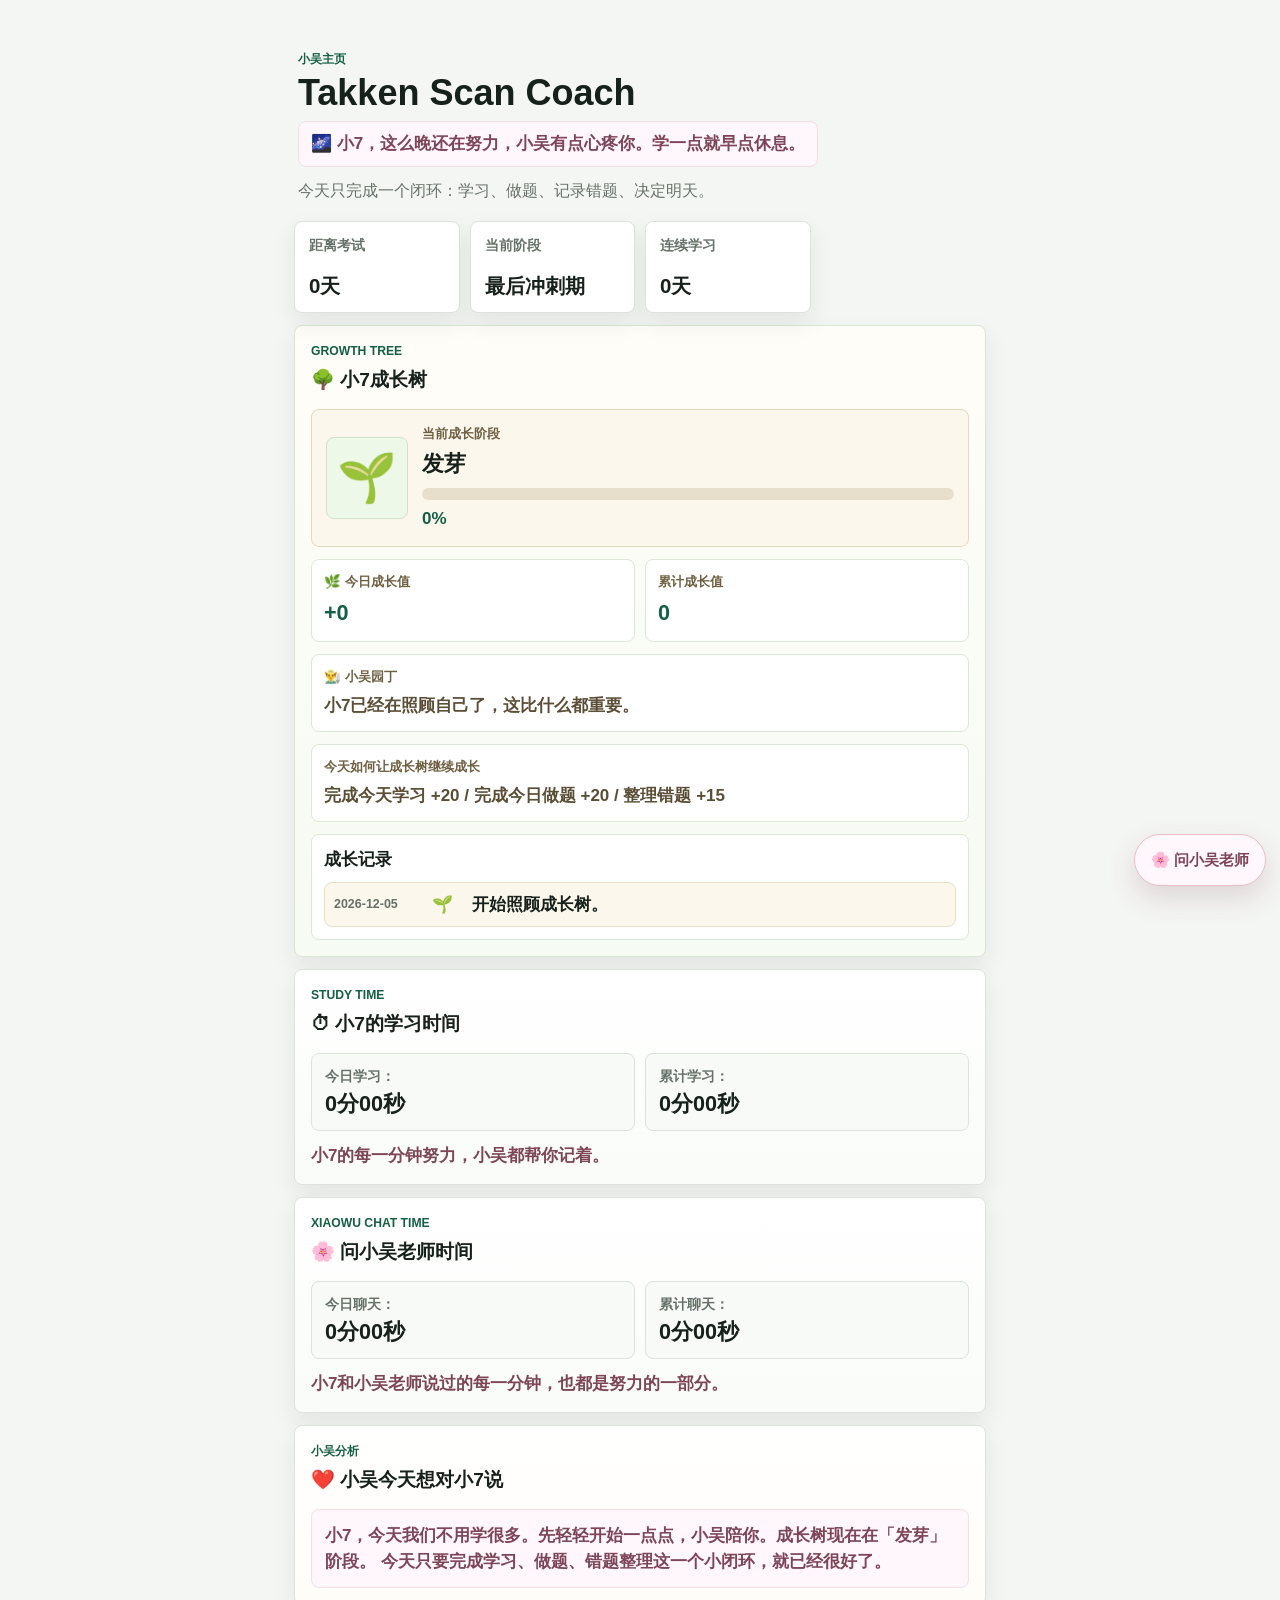
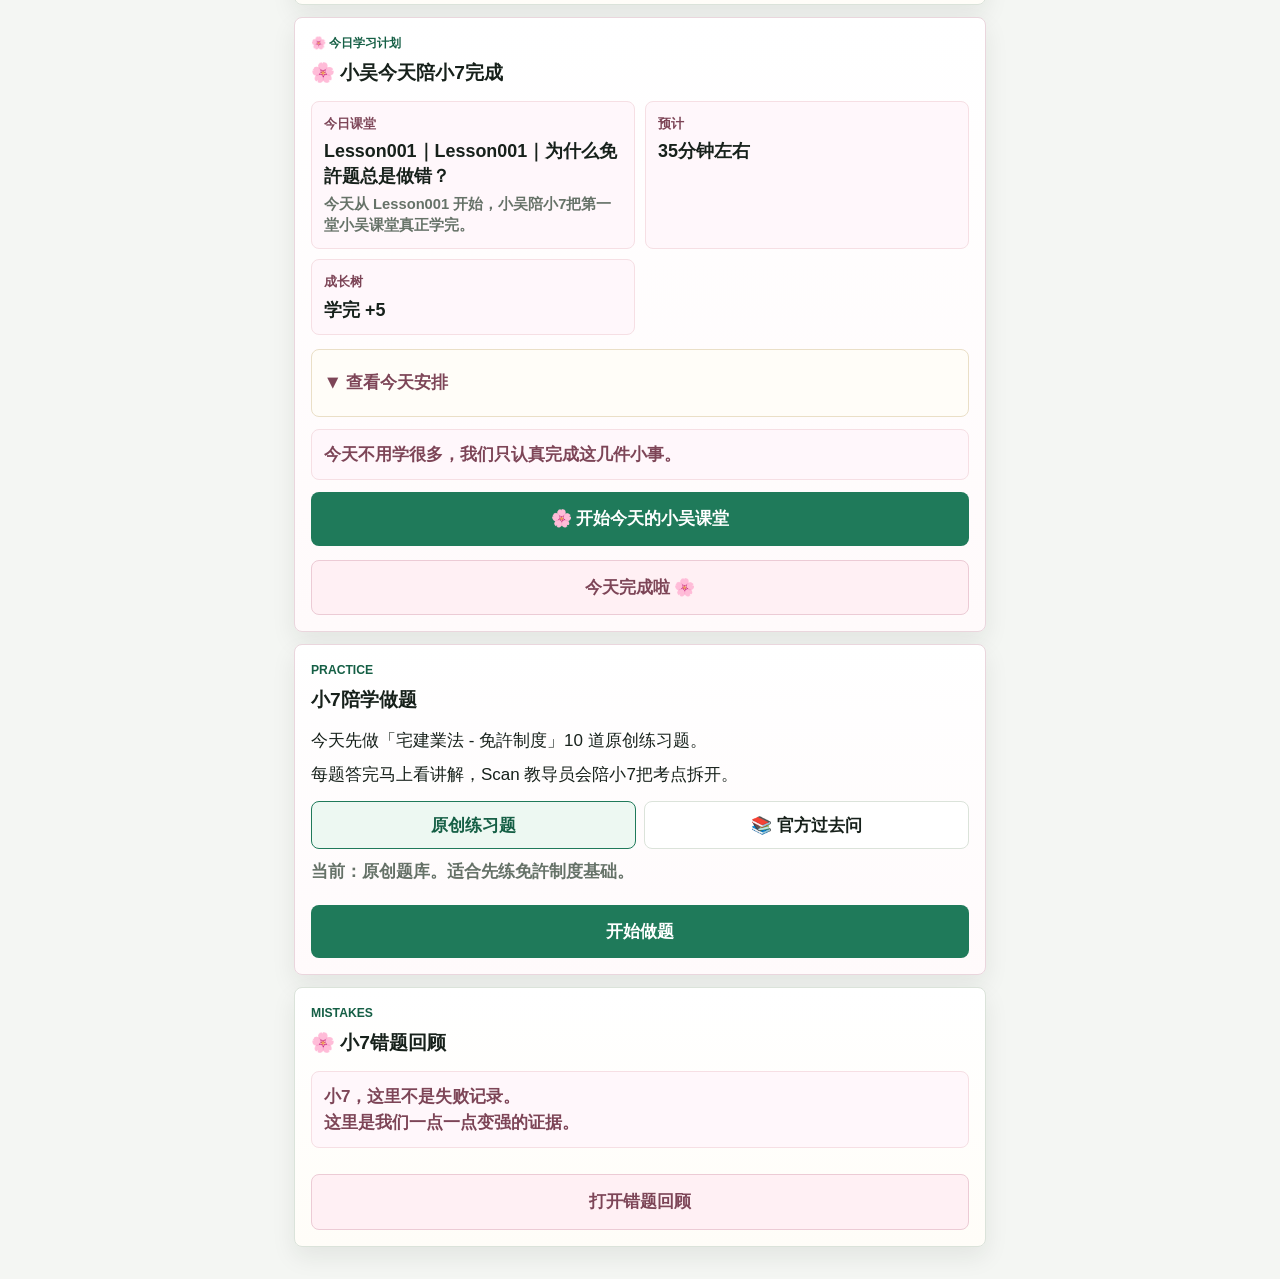
==== commit 187fcefa: "liaotian005" ====
--- a/web/index.html
+++ b/web/index.html
@@ -453,6 +453,6 @@
     <script src="course/course-engine.js"></script>
     <script src="brain.js"></script>
     <script src="app.js"></script>
-    <script src="xiaowu-chat.js?v=20260703-chat-time"></script>
+    <script src="xiaowu-chat.js?v=20260703-history-autosave"></script>
   </body>
 </html>
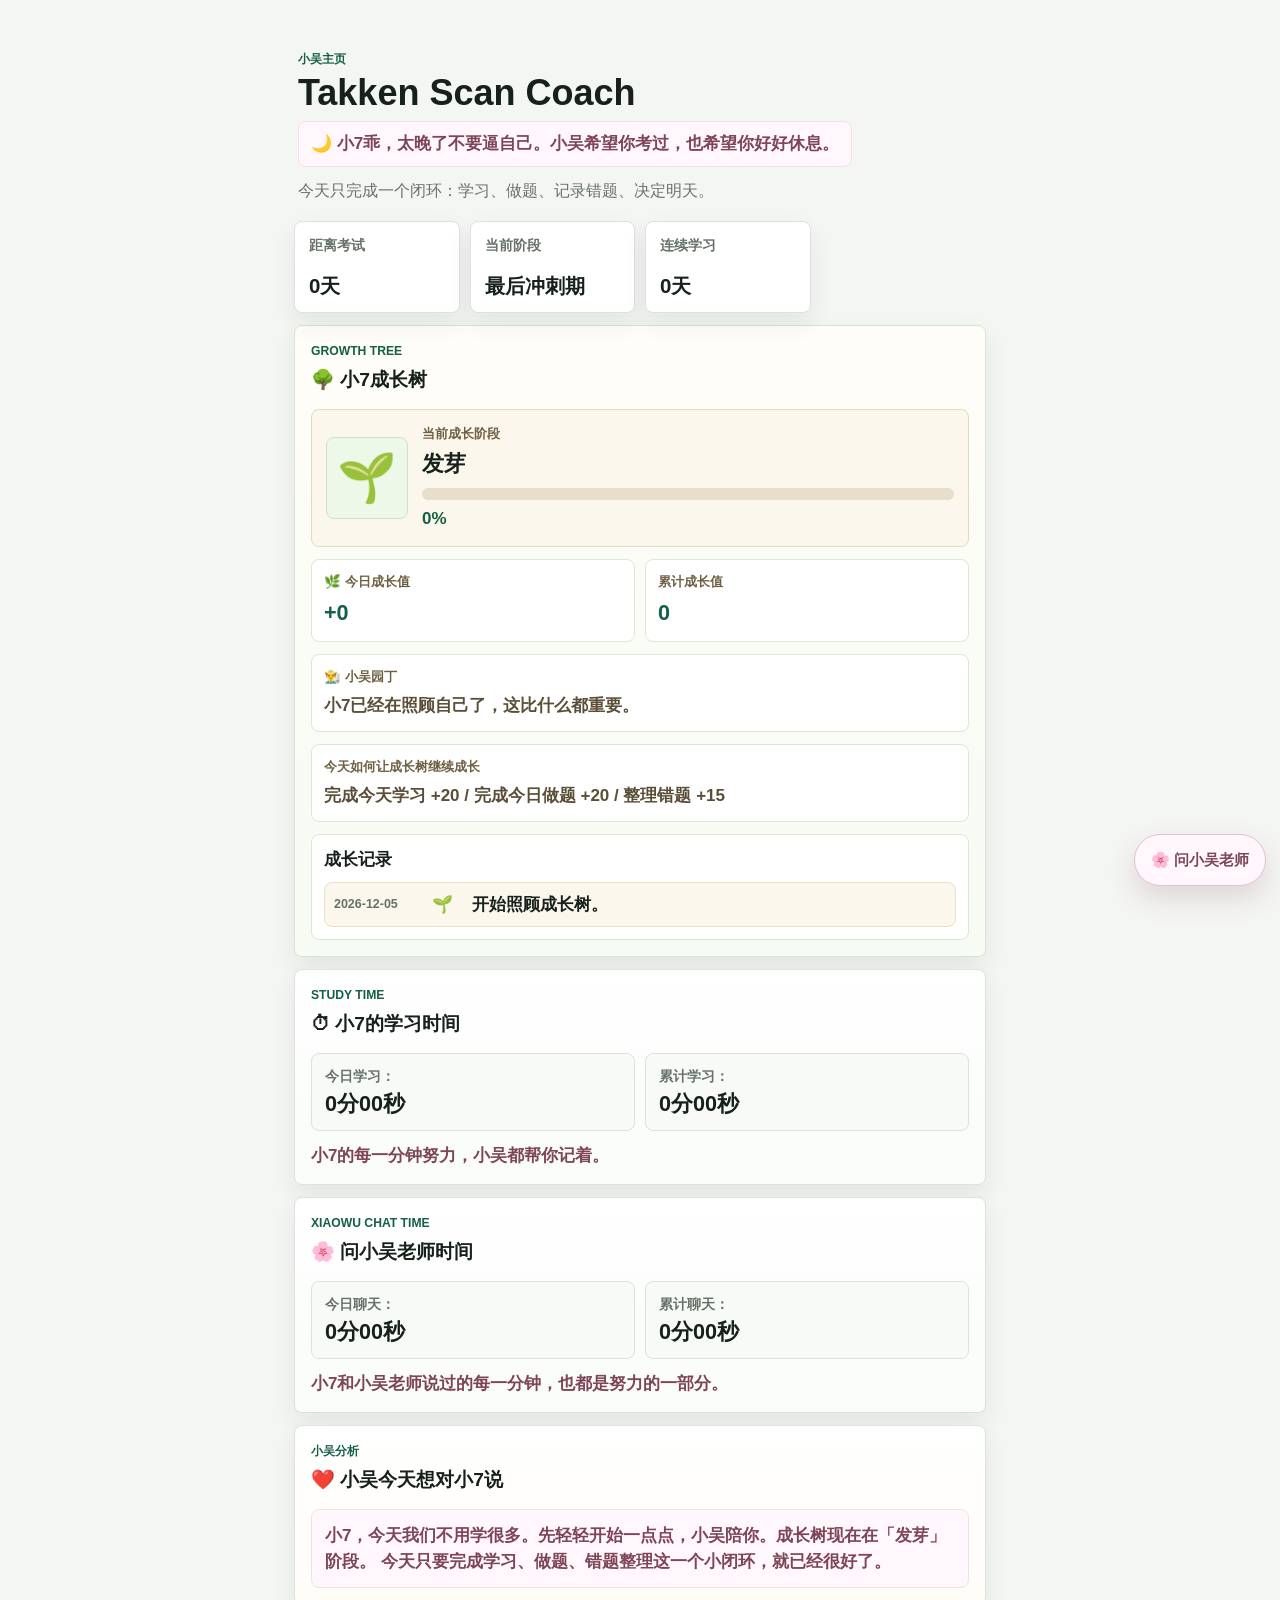
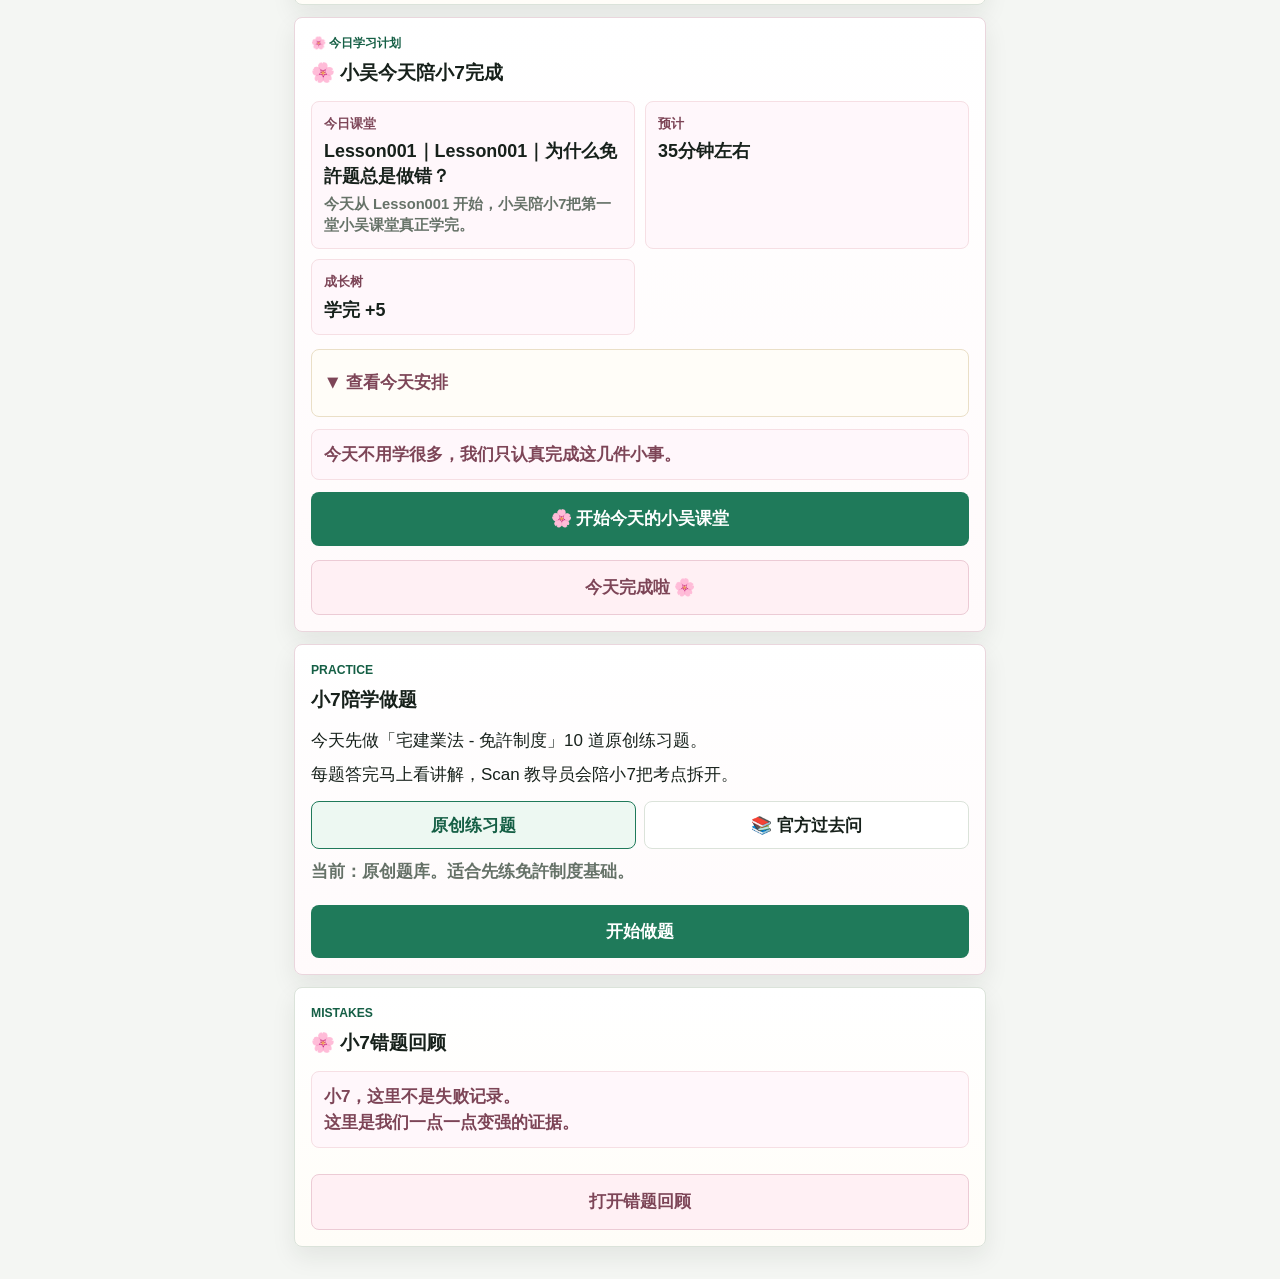
==== commit ffa1a8d3: "Fix XiaoWu cloud memory diagnostics" ====
--- a/web/index.html
+++ b/web/index.html
@@ -453,6 +453,6 @@
     <script src="course/course-engine.js"></script>
     <script src="brain.js"></script>
     <script src="app.js"></script>
-    <script src="xiaowu-chat.js?v=20260703-history-autosave"></script>
+    <script src="xiaowu-chat.js?v=20260703-cloud-memory-check"></script>
   </body>
 </html>
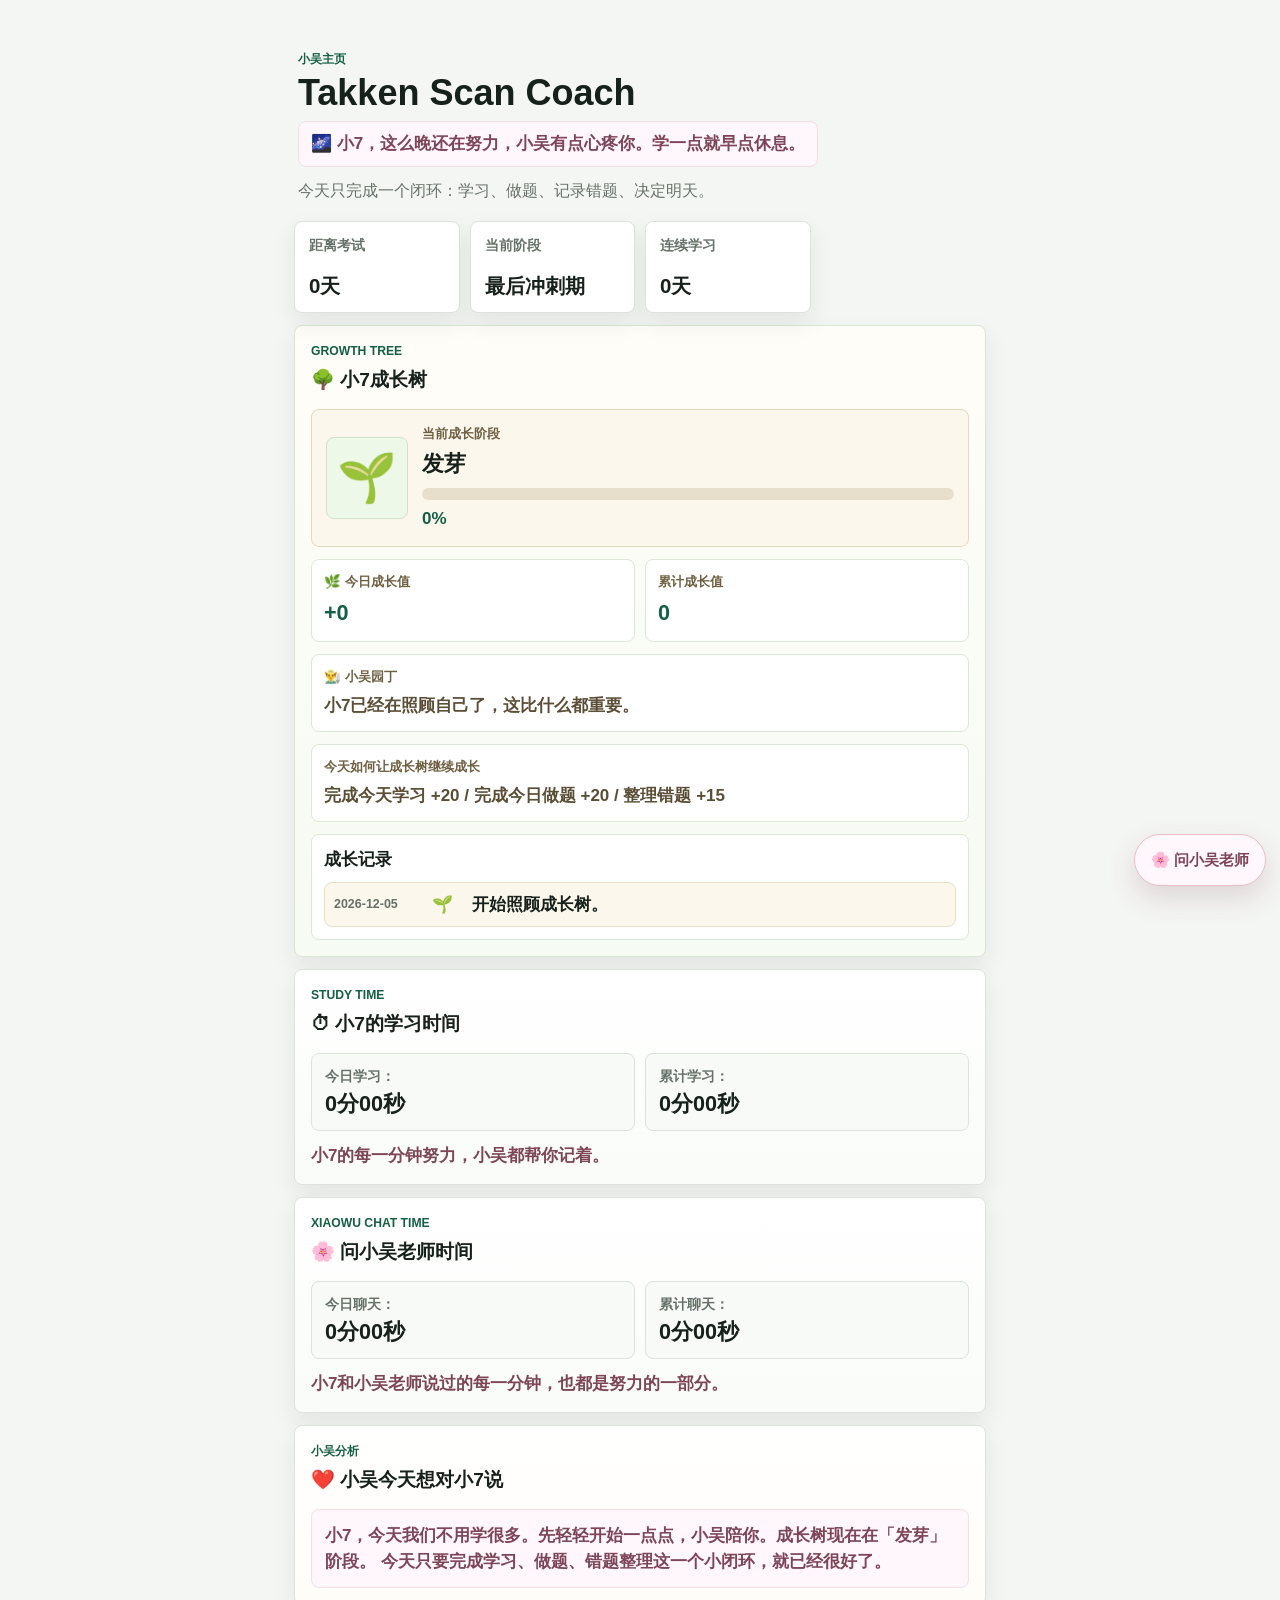
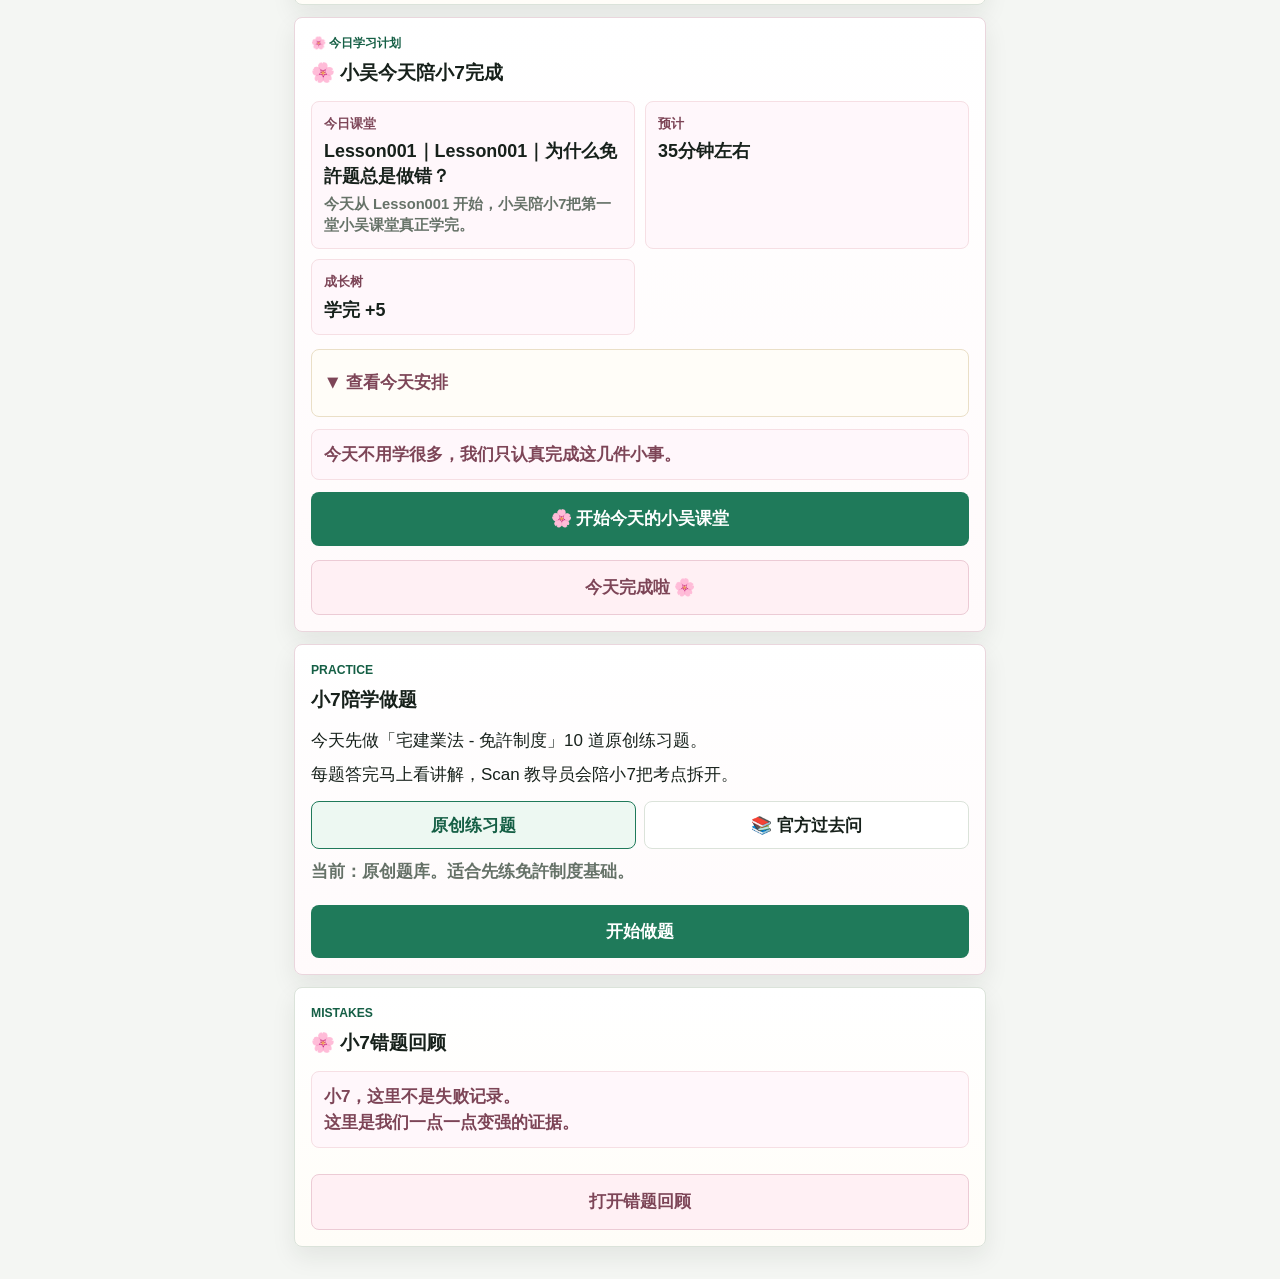
==== commit b00bf8b4: "xiugaimaikefen" ====
--- a/web/index.html
+++ b/web/index.html
@@ -453,6 +453,6 @@
     <script src="course/course-engine.js"></script>
     <script src="brain.js"></script>
     <script src="app.js"></script>
-    <script src="xiaowu-chat.js?v=20260703-cloud-memory-check"></script>
+    <script src="xiaowu-chat.js?v=20260703-voice-v2"></script>
   </body>
 </html>
--- a/web/style.css
+++ b/web/style.css
@@ -1860,7 +1860,7 @@
 
 .xiaowu-chat-header {
   display: grid;
-  grid-template-columns: minmax(0, 1fr) auto auto auto;
+  grid-template-columns: minmax(0, 1fr) auto auto auto auto;
   align-items: center;
   gap: 12px;
   width: min(760px, 100%);
@@ -1912,7 +1912,8 @@
   color: #174f3d;
 }
 
-.xiaowu-voice-select-wrap {
+.xiaowu-voice-select-wrap,
+.xiaowu-speed-select-wrap {
   flex: 0 1 150px;
   display: grid;
   gap: 2px;
@@ -1922,7 +1923,8 @@
   font-weight: 900;
 }
 
-.xiaowu-voice-select-wrap select {
+.xiaowu-voice-select-wrap select,
+.xiaowu-speed-select-wrap select {
   width: 100%;
   min-height: 34px;
   padding: 5px 8px;
@@ -1933,6 +1935,28 @@
   font: inherit;
   font-size: 0.78rem;
   font-weight: 850;
+}
+
+.xiaowu-speed-select-wrap {
+  min-width: 88px;
+}
+
+.xiaowu-voice-status {
+  width: min(760px, calc(100% - 24px));
+  min-height: 0;
+  margin: 0 auto;
+  padding: 0 12px;
+  background: #fffdf8;
+  color: #174f3d;
+  font-size: 0.84rem;
+  font-weight: 900;
+}
+
+.xiaowu-voice-status.active {
+  min-height: 32px;
+  padding-top: 7px;
+  padding-bottom: 7px;
+  border-bottom: 1px solid #e4eadb;
 }
 
 .xiaowu-chat-close {
@@ -2283,14 +2307,19 @@
     max-width: 100%;
   }
 
-  .xiaowu-voice-select-wrap {
+  .xiaowu-voice-select-wrap,
+  .xiaowu-speed-select-wrap {
     grid-column: 1 / 2;
     width: min(100%, 260px);
   }
 
+  .xiaowu-speed-select-wrap {
+    width: min(100%, 140px);
+  }
+
   .xiaowu-chat-close {
     grid-column: 2 / 3;
-    grid-row: 1 / 4;
+    grid-row: 1 / 5;
     align-self: start;
     min-width: 68px;
   }
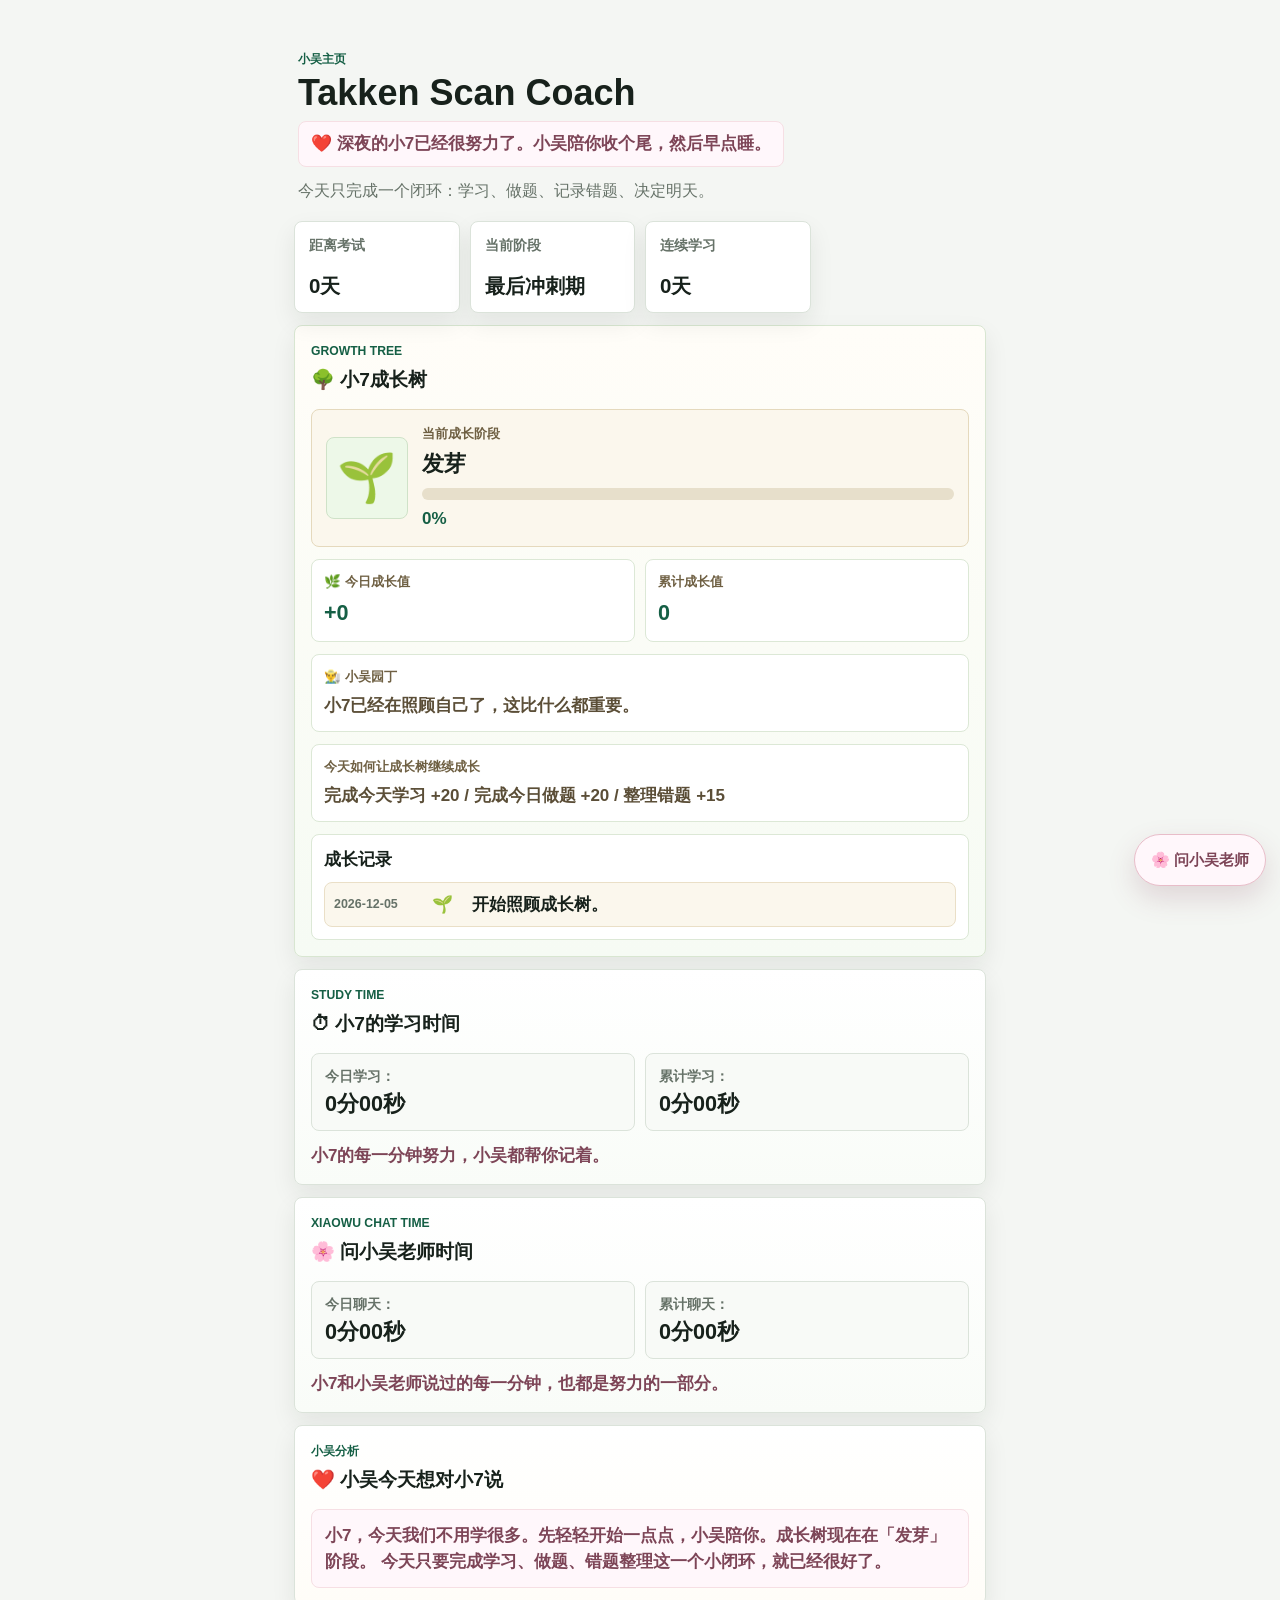
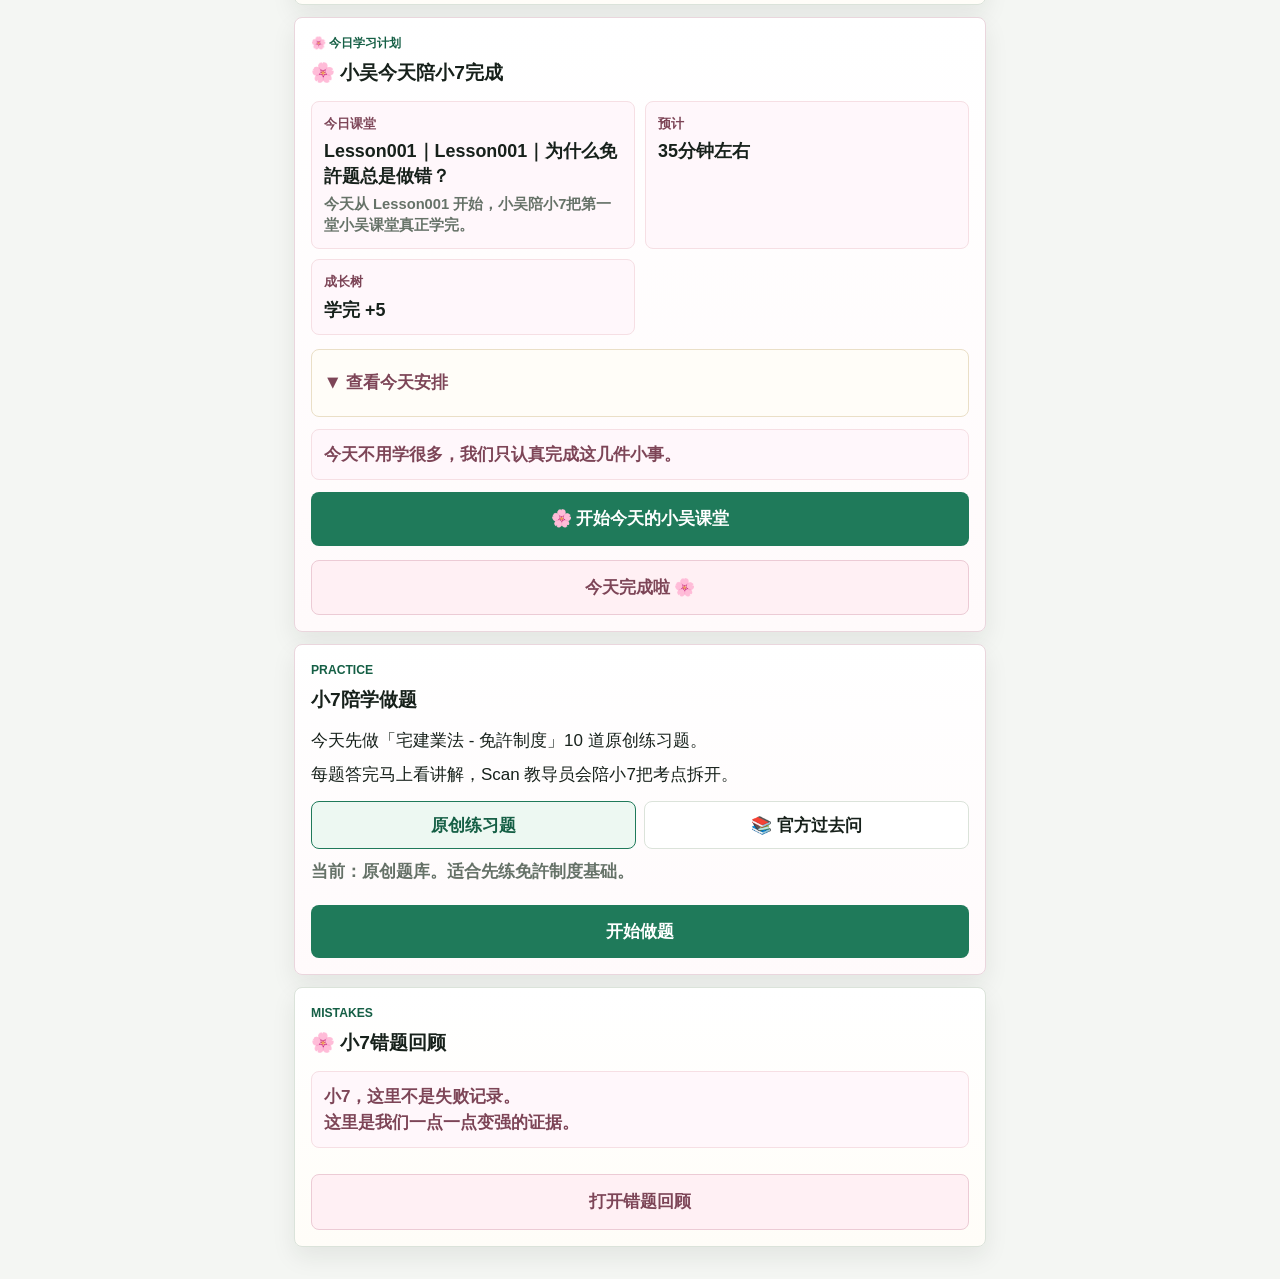
==== commit 964eff77: "duihuakuangxiugai" ====
--- a/web/index.html
+++ b/web/index.html
@@ -453,6 +453,6 @@
     <script src="course/course-engine.js"></script>
     <script src="brain.js"></script>
     <script src="app.js"></script>
-    <script src="xiaowu-chat.js?v=20260703-voice-v2"></script>
+    <script src="xiaowu-chat.js?v=20260703-azure-voice-only"></script>
   </body>
 </html>
--- a/web/style.css
+++ b/web/style.css
@@ -1912,7 +1912,6 @@
   color: #174f3d;
 }
 
-.xiaowu-voice-select-wrap,
 .xiaowu-speed-select-wrap {
   flex: 0 1 150px;
   display: grid;
@@ -1923,7 +1922,6 @@
   font-weight: 900;
 }
 
-.xiaowu-voice-select-wrap select,
 .xiaowu-speed-select-wrap select {
   width: 100%;
   min-height: 34px;
@@ -2307,7 +2305,6 @@
     max-width: 100%;
   }
 
-  .xiaowu-voice-select-wrap,
   .xiaowu-speed-select-wrap {
     grid-column: 1 / 2;
     width: min(100%, 260px);
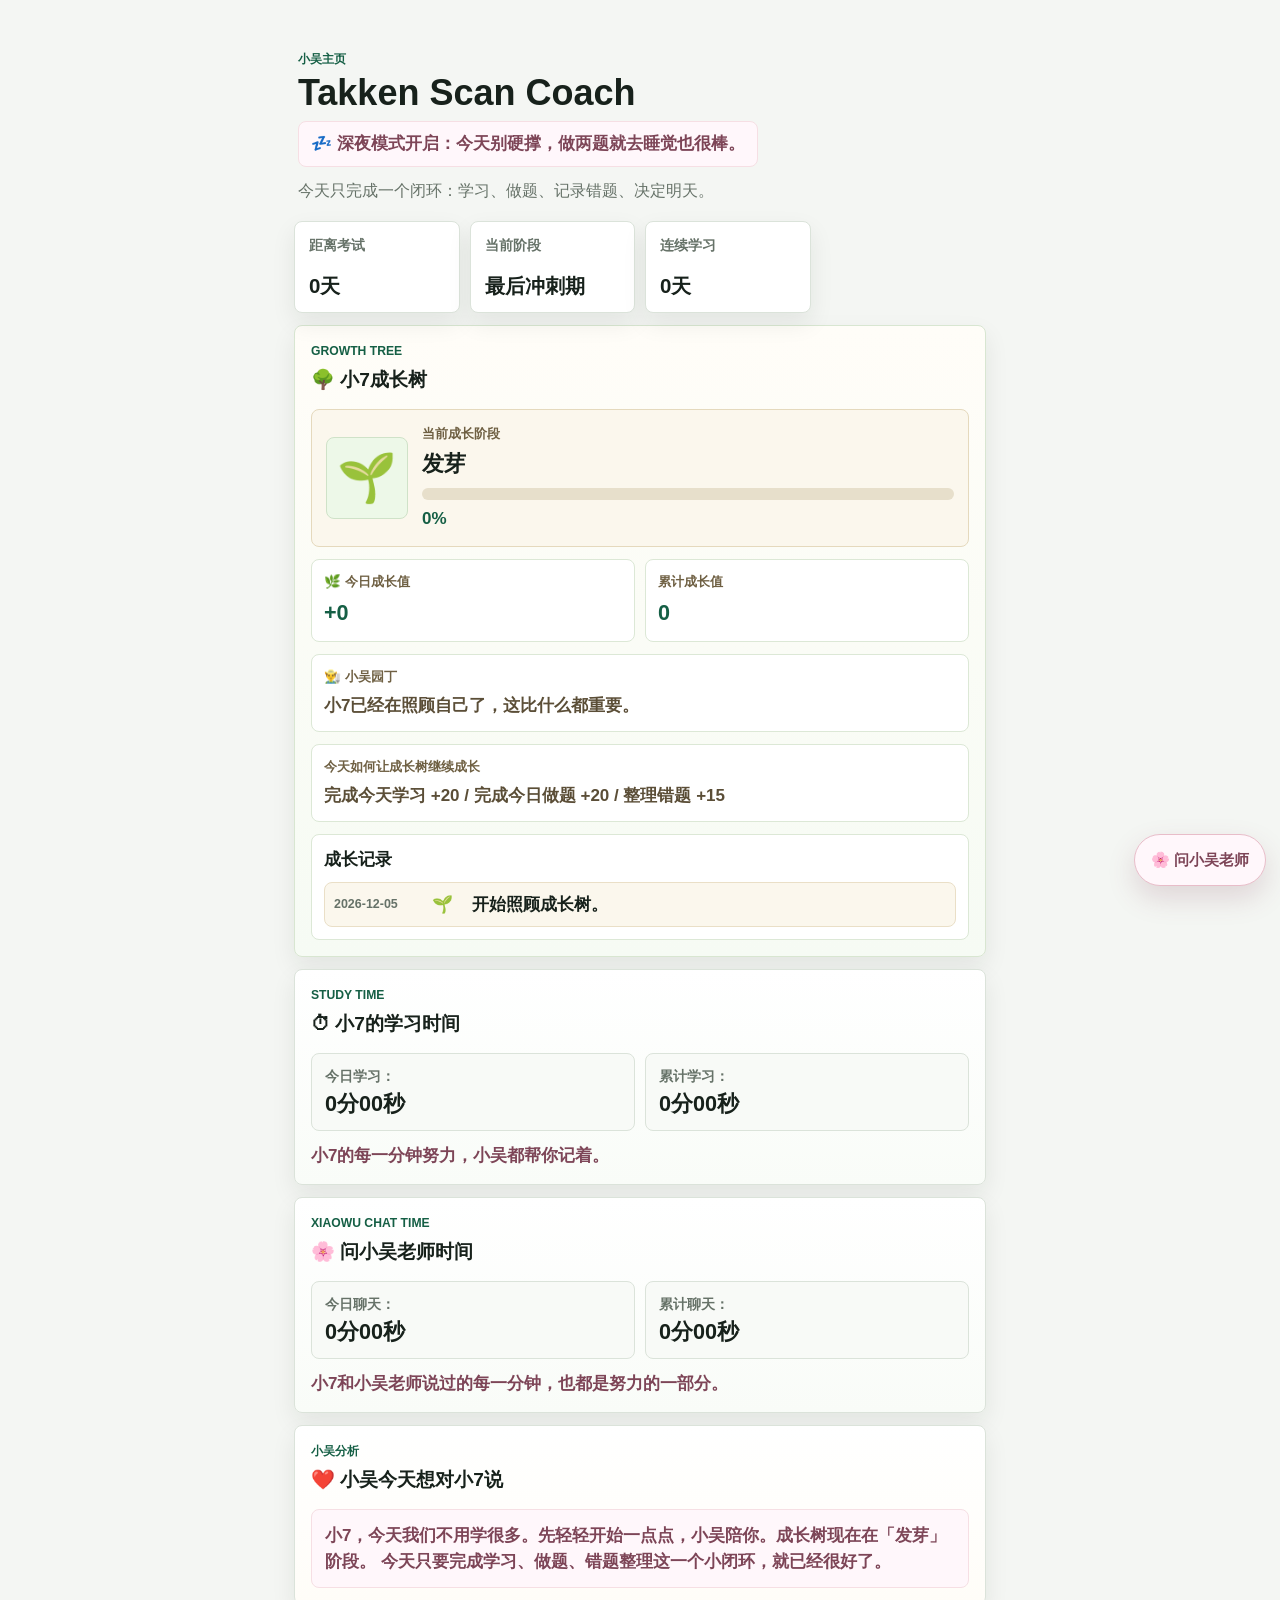
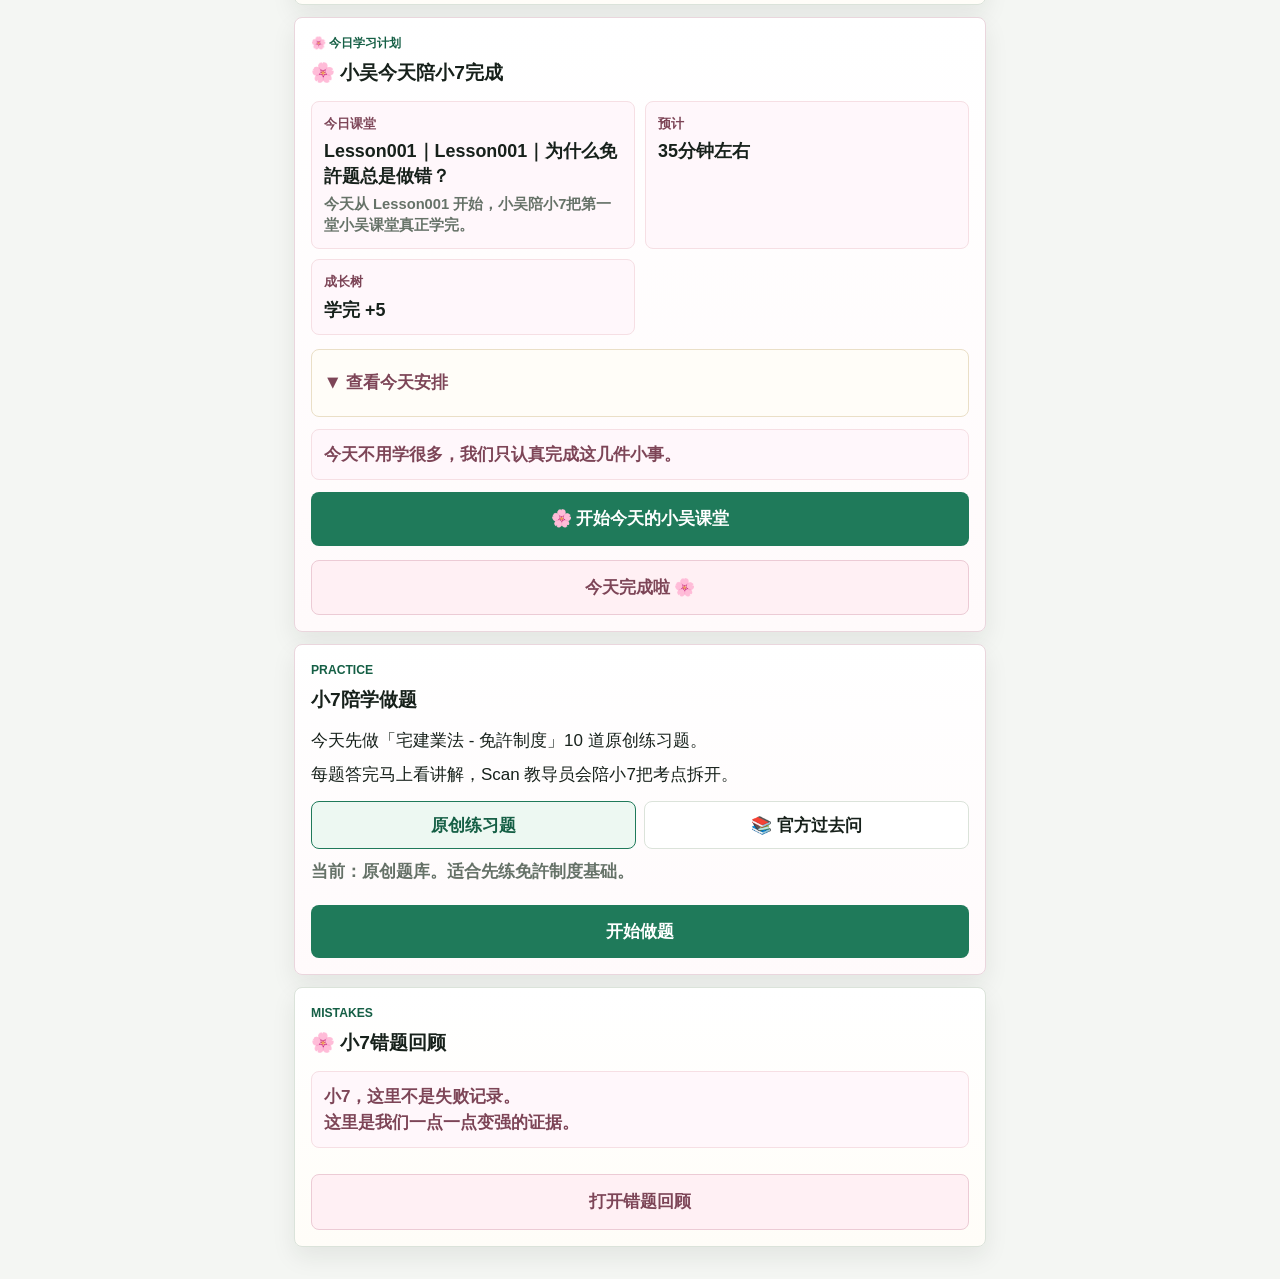
==== commit ae21c06f: "xiugai" ====
--- a/web/index.html
+++ b/web/index.html
@@ -453,6 +453,6 @@
     <script src="course/course-engine.js"></script>
     <script src="brain.js"></script>
     <script src="app.js"></script>
-    <script src="xiaowu-chat.js?v=20260703-azure-voice-only"></script>
+    <script src="xiaowu-chat.js?v=20260703-voice-stability"></script>
   </body>
 </html>
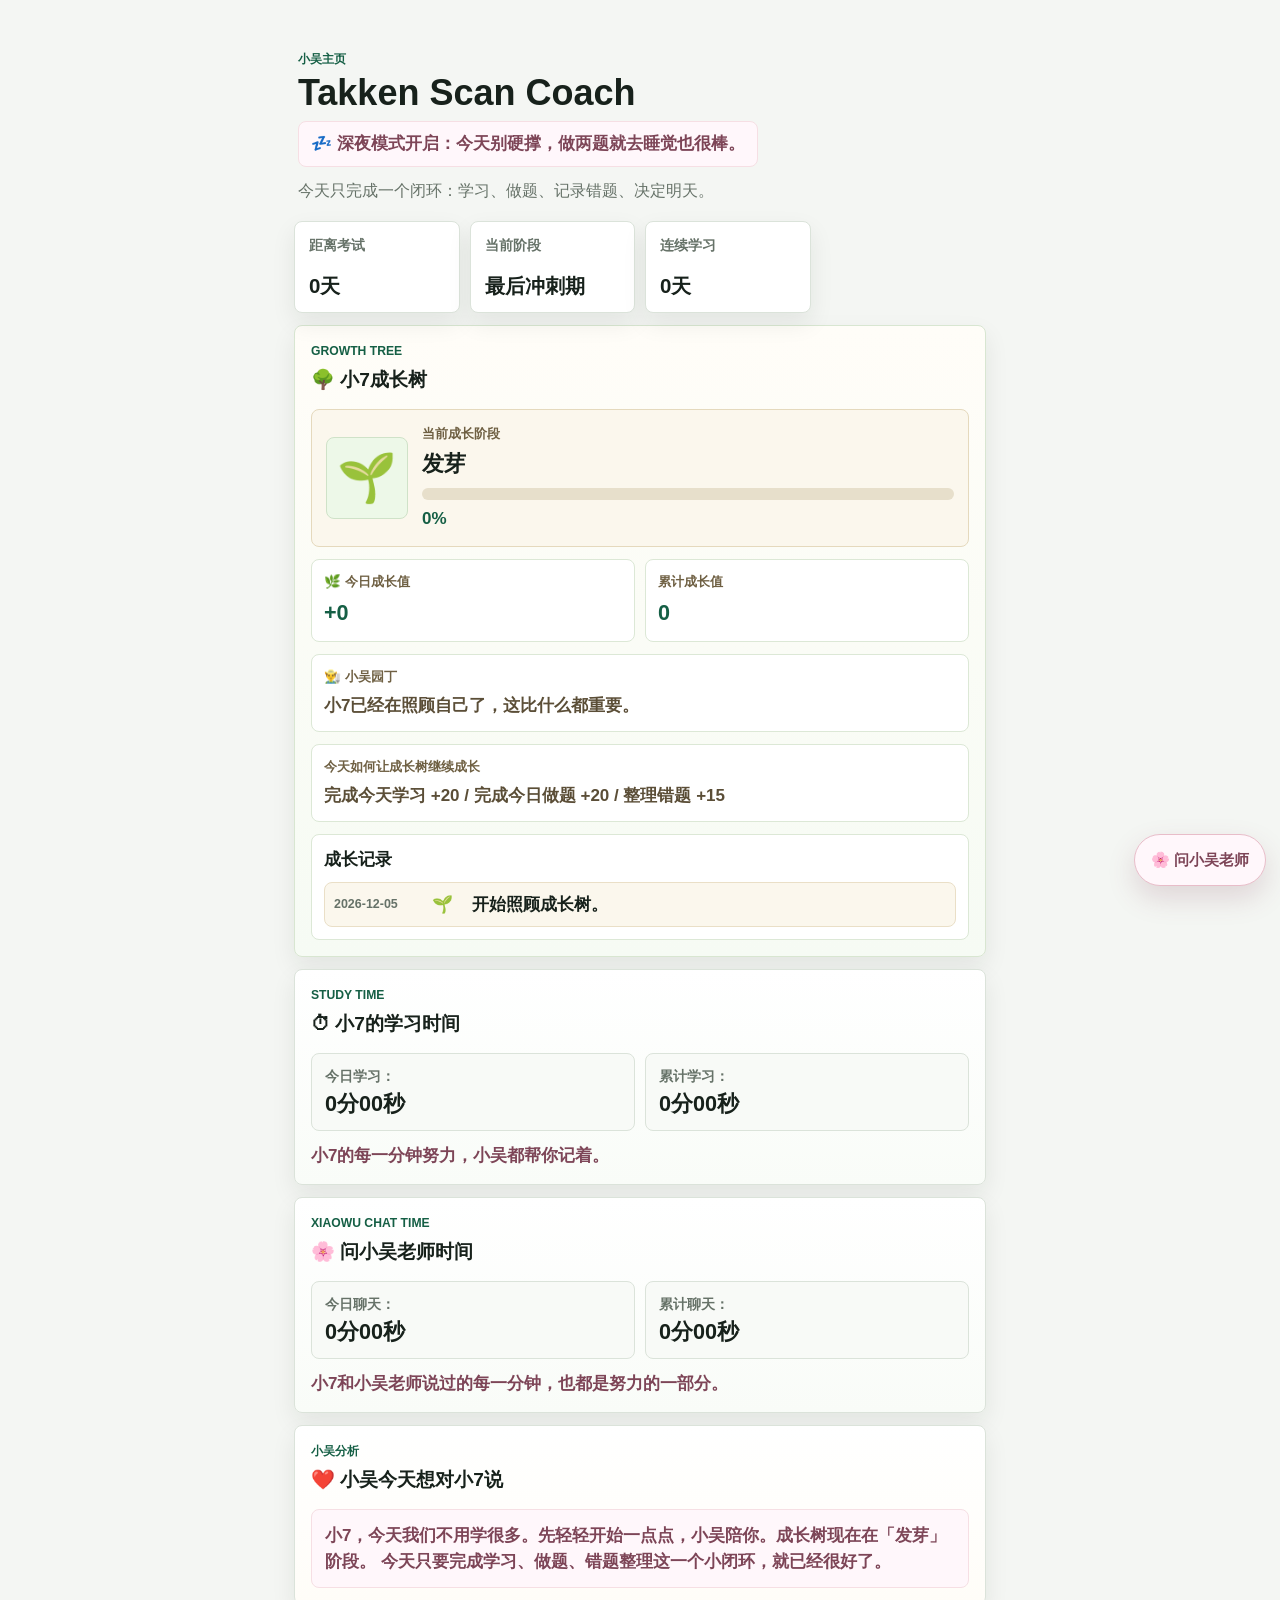
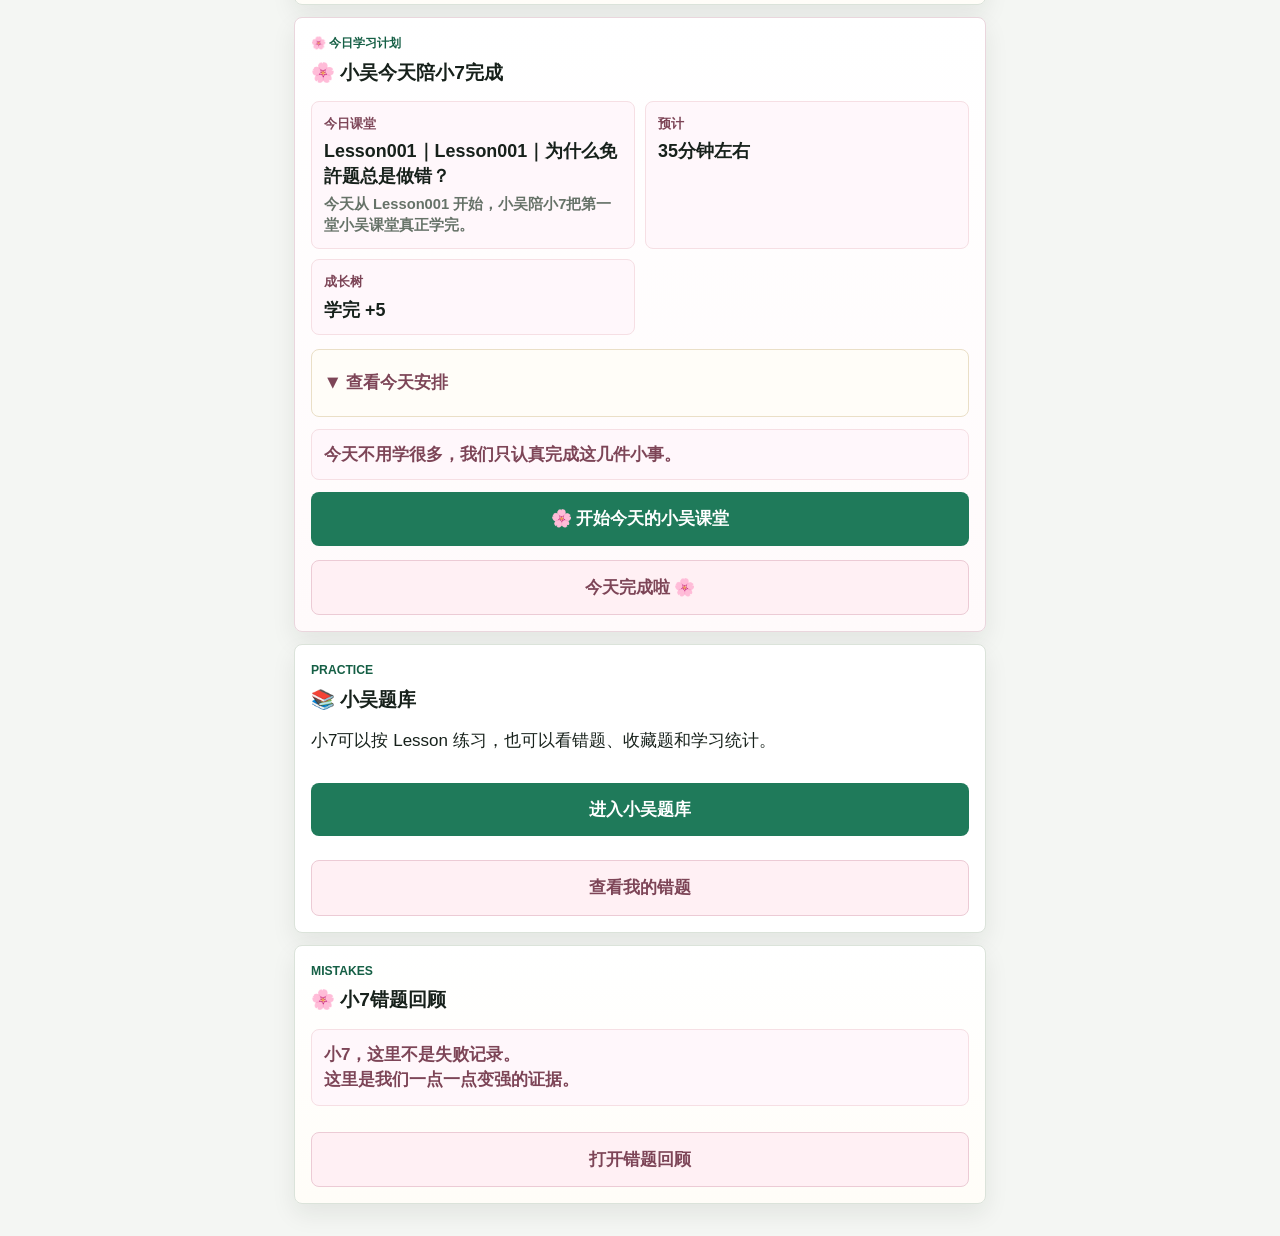
==== commit 1cb3a1db: "Add XiaoWu quiz bank V2 with lesson practice" ====
--- a/web/index.html
+++ b/web/index.html
@@ -332,7 +332,19 @@
         <p>如果低于 70%，继续补“免許制度”。</p>
       </section>
 
-      <section class="card quiz-card" id="quizCard">
+      <section class="card quiz-directory-home-card" id="quizDirectoryCard">
+        <div class="section-heading">
+          <p class="eyebrow">Practice</p>
+          <h2>📚 小吴题库</h2>
+        </div>
+        <p>小7可以按 Lesson 练习，也可以看错题、收藏题和学习统计。</p>
+        <div class="course-actions">
+          <a class="primary-button link-button" href="quiz.html">进入小吴题库</a>
+          <a class="secondary-button link-button" href="quiz.html?mode=mistakes">查看我的错题</a>
+        </div>
+      </section>
+
+      <section class="card quiz-card hidden" id="quizCard">
         <div class="section-heading">
           <p class="eyebrow">Practice</p>
           <h2>小7陪学做题</h2>
@@ -453,6 +465,6 @@
     <script src="course/course-engine.js"></script>
     <script src="brain.js"></script>
     <script src="app.js"></script>
-    <script src="xiaowu-chat.js?v=20260703-voice-stability"></script>
+    <script src="xiaowu-chat.js?v=20260707-voice-v3"></script>
   </body>
 </html>
